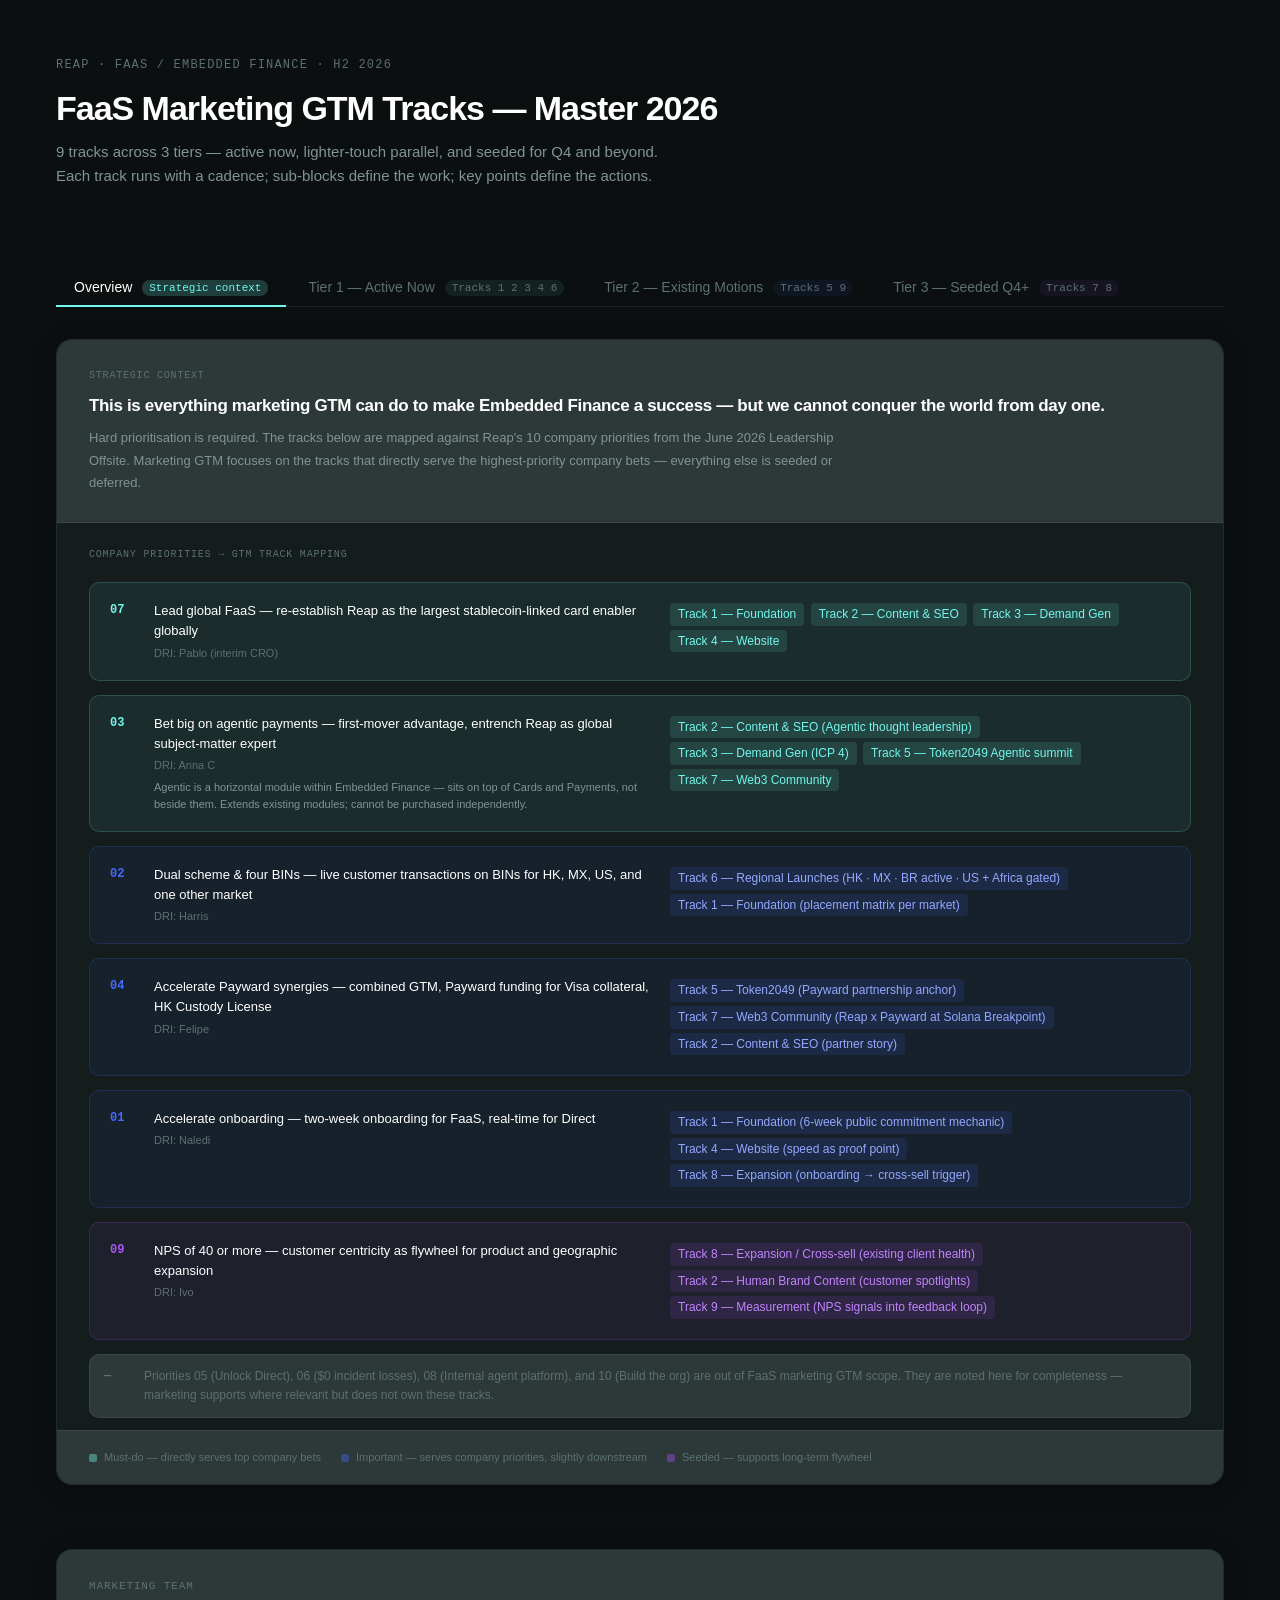
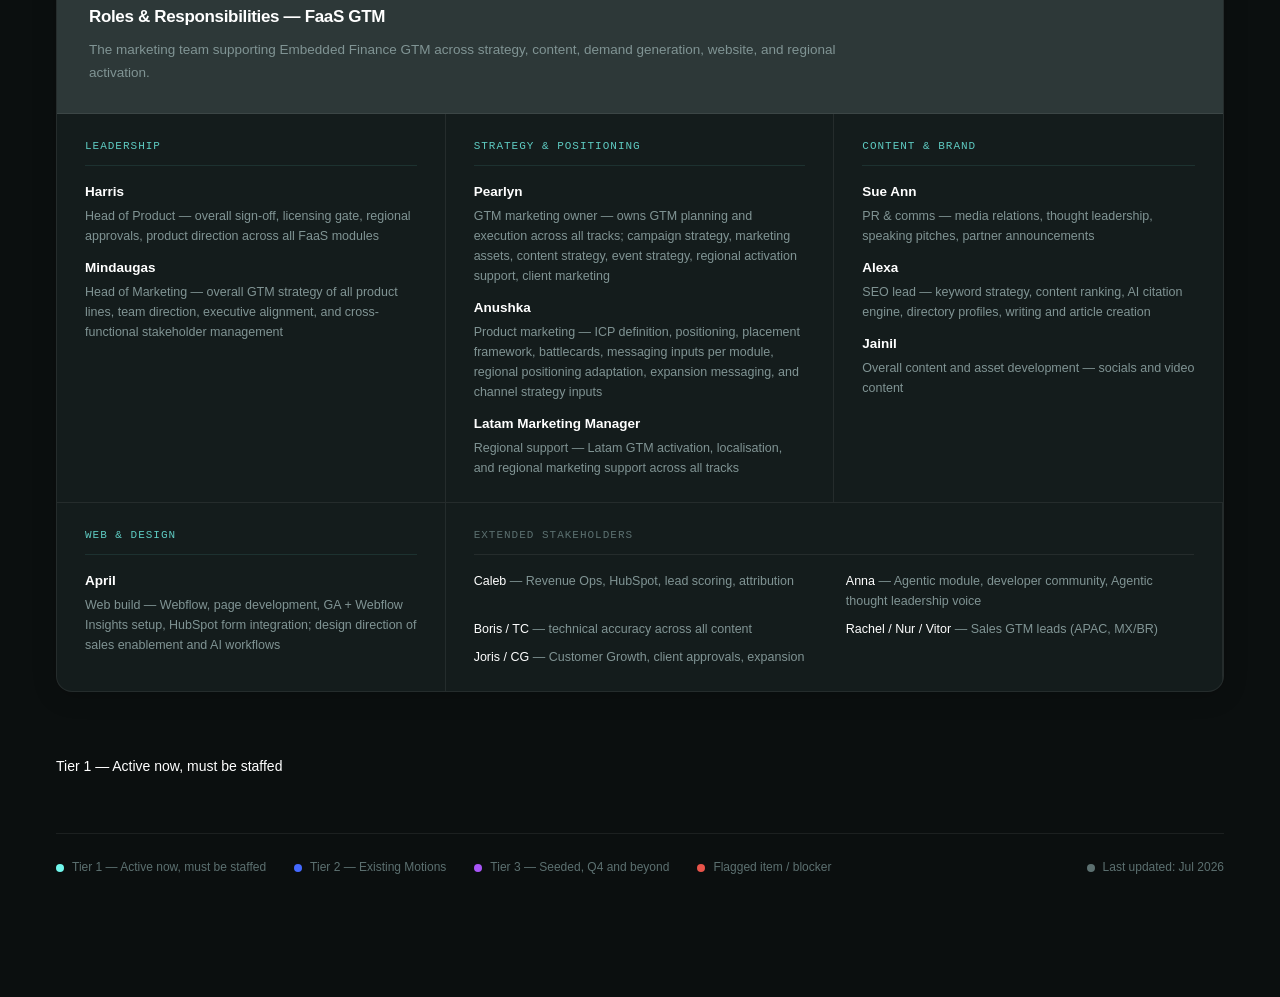
==== index.html @ a6869423 "Set GTM canvas as index.html for GitHub Pages Co-Authored-By: Claude Sonnet 4.6 <noreply@anthropic.c" ====
<!DOCTYPE html>
<html lang="en">
<head>
<meta charset="UTF-8">
<meta name="viewport" content="width=device-width, initial-scale=1.0">
<title>FaaS Marketing GTM Tracks - Master 2026</title>
<link rel="stylesheet" href="colors_and_type.css"/>
<style>
  *, *::before, *::after { box-sizing: border-box; margin: 0; padding: 0; }

  :root {
    --bg:       #0B0F0F;   /* ttg-1000 */
    --surface:  #141C1C;   /* ttg-900 — Reap Black */
    --surface2: #2D3838;   /* ttg-800 */
    --border:   rgba(255,255,255,0.07);
    --border2:  rgba(255,255,255,0.13);
    --text:     #FFFFFF;   /* reap-white */
    --muted:    #5C7070;   /* ttg-600 */
    --subtle:   #809494;   /* ttg-500 */

    --t1: #71F7EC;   /* teal-400 — hero accent */
    --t2: #4469FF;   /* blue-500 */
    --t3: #A855F7;   /* violet-400 */

    --c1:  #71F7EC;  /* teal-400 — Foundation */
    --c2:  #60FFB0;  /* teal-500 — Content & SEO */
    --c3:  #4469FF;  /* blue-500 — Demand Gen */
    --c4:  #2A40A3;  /* blue-700 — Website */
    --c5:  #FFC680;  /* peach-500 — Offline */
    --c6:  #FFC680;  /* peach-500 — Regional */
    --c7:  #A855F7;  /* violet-400 — Web3 */
    --c8:  #7E22CE;  /* violet-500 — Expansion */
    --c9:  #60FFB0;  /* mint-500 — Measurement */
  }

  body {
    background: var(--bg);
    color: var(--text);
    font-family: 'PolySans', -apple-system, 'Helvetica Neue', Arial, sans-serif;
    font-size: 14px;
    line-height: 1.55;
    padding: 56px 56px 120px;
    min-width: 960px;
  }

  /* ── Header ── */
  .header { margin-bottom: 64px; }
  .eyebrow {
    font-family: 'PolySansMono', ui-monospace, 'SF Mono', Menlo, monospace;
    font-size: 12px;
    color: var(--muted);
    letter-spacing: 0.1em;
    text-transform: uppercase;
    margin-bottom: 14px;
  }
  .header h1 {
    font-size: 34px;
    font-weight: 600;
    letter-spacing: -0.03em;
    color: var(--text);
    margin-bottom: 12px;
  }
  .header p { color: var(--subtle); font-size: 15px; max-width: 640px; line-height: 1.65; }

  /* ── Tier sections ── */
  .tier { margin-bottom: 64px; }
  .tier-label {
    display: flex;
    align-items: center;
    gap: 14px;
    margin-bottom: 28px;
  }
  .tier-badge {
    font-family: 'PolySansMono', ui-monospace, 'SF Mono', Menlo, monospace;
    font-size: 11px;
    font-weight: 500;
    letter-spacing: 0.08em;
    text-transform: uppercase;
    padding: 5px 12px;
    border-radius: 4px;
    white-space: nowrap;
  }
  .b1 { background: rgba(113,247,236,0.15); color: var(--t1); border: 1px solid rgba(113,247,236,0.25); }
  .b2 { background: rgba(68,105,255,0.12); color: var(--t2); border: 1px solid rgba(68,105,255,0.22); }
  .b3 { background: rgba(168,85,247,0.12); color: var(--t3); border: 1px solid rgba(168,85,247,0.22); }
  .tier-title { font-size: 14px; color: var(--subtle); }
  .tier-rule { flex: 1; height: 1px; background: var(--border); }

  /* ── Track card ── */
  .track {
    background: var(--surface);
    border: 1px solid var(--border);
    border-radius: 16px;
    overflow: hidden;
    margin-bottom: 32px;
    box-shadow: 0 4px 24px rgba(0,0,0,0.18);
  }
  .track-header {
    display: flex;
    align-items: center;
    gap: 16px;
    padding: 22px 28px;
    border-bottom: 1px solid var(--border);
    background: linear-gradient(to right, rgba(255,255,255,0.03), transparent);
  }
  .track-dot {
    width: 12px; height: 12px;
    border-radius: 50%;
    flex-shrink: 0;
  }
  .track-title {
    font-size: 17px;
    font-weight: 600;
    color: var(--text);
    letter-spacing: -0.01em;
  }
  .track-meta {
    font-family: 'PolySansMono', ui-monospace, 'SF Mono', Menlo, monospace;
    font-size: 12px;
    color: var(--muted);
    margin-left: auto;
  }

  /* ── Track body: sub-block columns ── */
  .track-body {
    display: grid;
    gap: 0;
  }
  .cols-2 { grid-template-columns: 1fr 1fr; }
  .cols-3 { grid-template-columns: 1fr 1fr 1fr; }
  .cols-4 { grid-template-columns: 1fr 1fr 1fr 1fr; }
  .cols-1 { grid-template-columns: 1fr; }

  .sub {
    padding: 24px 28px;
    border-right: 1px solid var(--border);
    border-bottom: 1px solid var(--border);
  }
  .sub:last-child { border-right: none; }

  .sub-title {
    font-size: 11px;
    font-weight: 500;
    letter-spacing: 0.09em;
    text-transform: uppercase;
    color: var(--t1);
    font-family: 'PolySansMono', ui-monospace, 'SF Mono', Menlo, monospace;
    margin-bottom: 16px;
    padding-bottom: 10px;
    border-bottom: 1px solid rgba(113,247,236,0.12);
    opacity: 0.8;
  }

  .items { display: flex; flex-direction: column; gap: 8px; }
  .item {
    display: flex;
    align-items: flex-start;
    gap: 10px;
    color: var(--subtle);
    font-size: 13.5px;
    line-height: 1.65;
  }
  .item::before {
    content: '';
    width: 4px;
    height: 4px;
    border-radius: 50%;
    background: var(--border2);
    flex-shrink: 0;
    margin-top: 8px;
  }
  .item b { color: var(--text); font-weight: 500; }
  .item.flag { color: #FF6B6B; }
  .item.flag::before { background: rgba(255,107,107,0.55); }

  /* metrics row */
  .metrics-row {
    padding: 20px 28px;
    border-top: 1px solid var(--border);
    background: rgba(255,255,255,0.02);
  }
  .metrics-label {
    font-family: 'PolySansMono', ui-monospace, 'SF Mono', Menlo, monospace;
    font-size: 11px;
    color: var(--muted);
    text-transform: uppercase;
    letter-spacing: 0.07em;
    margin-bottom: 14px;
  }
  .metrics-grid {
    display: grid;
    grid-template-columns: 1fr 1fr;
    gap: 16px;
  }
  .metrics-col-label {
    font-size: 11px;
    font-weight: 500;
    color: var(--muted);
    font-family: 'PolySansMono', ui-monospace, 'SF Mono', Menlo, monospace;
    letter-spacing: 0.05em;
    text-transform: uppercase;
    margin-bottom: 8px;
  }
  .metric-item {
    display: flex;
    justify-content: space-between;
    align-items: baseline;
    gap: 12px;
    font-size: 13px;
    color: var(--subtle);
    padding: 7px 0;
    border-bottom: 1px solid var(--border);
  }
  .metric-item:last-child { border-bottom: none; }
  .metric-name { flex: 1; line-height: 1.5; }
  .metric-target {
    font-family: 'PolySansMono', ui-monospace, 'SF Mono', Menlo, monospace;
    font-size: 12px;
    color: var(--t1);
    white-space: nowrap;
    flex-shrink: 0;
  }
  .metric-target.t2 { color: var(--t2); }
  .metric-target.t3 { color: var(--t3); }
  .metric-target.amber { color: #FFC680; }

  /* owners row */
  .owners-row {
    padding: 16px 28px;
    border-top: 1px solid var(--border);
    background: var(--surface2);
    display: flex;
    flex-wrap: wrap;
    gap: 10px;
    align-items: center;
  }
  .owners-label {
    font-family: 'PolySansMono', ui-monospace, 'SF Mono', Menlo, monospace;
    font-size: 11px;
    color: var(--muted);
    text-transform: uppercase;
    letter-spacing: 0.07em;
    margin-right: 4px;
  }
  .owner-tag {
    font-size: 12px;
    padding: 4px 12px;
    border-radius: 99px;
    background: var(--surface);
    border: 1px solid var(--border2);
    color: var(--subtle);
    white-space: nowrap;
  }
  .owner-tag.primary { border-color: rgba(113,247,236,0.4); color: #71F7EC; }

  /* legend */
  .legend {
    margin-top: 56px;
    padding-top: 24px;
    border-top: 1px solid var(--border);
    display: flex;
    gap: 28px;
    flex-wrap: wrap;
  }
  .legend-item { display: flex; align-items: center; gap: 8px; font-size: 12px; color: var(--muted); }
  .legend-dot { width: 8px; height: 8px; border-radius: 50%; flex-shrink: 0; }
</style>
<style>
  /* ── Tabs ── */
  .tab-nav {
    display: flex;
    gap: 4px;
    margin-bottom: 32px;
    border-bottom: 1px solid var(--border);
    padding-bottom: 0;
    position: sticky;
    top: 0;
    background: var(--bg);
    z-index: 100;
    padding-top: 16px;
  }
  .tab-btn {
    font-family: 'PolySans', -apple-system, 'Helvetica Neue', Arial, sans-serif;
    font-size: 14px;
    font-weight: 500;
    color: var(--muted);
    background: transparent;
    border: none;
    padding: 10px 18px;
    cursor: pointer;
    border-bottom: 2px solid transparent;
    margin-bottom: -1px;
    border-radius: 6px 6px 0 0;
    transition: color 0.15s, border-color 0.15s;
    white-space: nowrap;
  }
  .tab-btn:hover { color: var(--subtle); }
  .tab-btn.active { color: var(--text); border-bottom-color: var(--t1); }
  .tab-btn .tab-badge {
    font-family: 'PolySansMono', ui-monospace, 'SF Mono', Menlo, monospace;
    font-size: 11px;
    padding: 2px 7px;
    border-radius: 99px;
    margin-left: 6px;
    vertical-align: middle;
  }
  .tab-btn.active .badge-t1-small { background: rgba(113,247,236,0.2); color: var(--t1); }
  .tab-btn.active .badge-t2-small { background: rgba(68,105,255,0.2); color: var(--t2); }
  .tab-btn.active .badge-t3-small { background: rgba(168,85,247,0.2); color: var(--t3); }
  .tab-btn .badge-t1-small { background: rgba(113,247,236,0.08); color: var(--muted); }
  .tab-btn .badge-t2-small { background: rgba(68,105,255,0.08); color: var(--muted); }
  .tab-btn .badge-t3-small { background: rgba(168,85,247,0.08); color: var(--muted); }

  .tab-panel { display: none; }
  .tab-panel.active { display: block; }
</style>
</head>
<body>

<div class="header">
  <div class="eyebrow">Reap · FaaS / Embedded Finance · H2 2026</div>
  <h1>FaaS Marketing GTM Tracks — Master 2026</h1>
  <p>9 tracks across 3 tiers — active now, lighter-touch parallel, and seeded for Q4 and beyond. Each track runs with a cadence; sub-blocks define the work; key points define the actions.</p>
</div>

<nav class="tab-nav">
  <button class="tab-btn active" onclick="switchTab('overview', this)">Overview <span class="tab-badge badge-t1-small">Strategic context</span></button>
  <button class="tab-btn" onclick="switchTab('tier1', this)">Tier 1 — Active Now <span class="tab-badge badge-t1-small">Tracks 1 2 3 4 6</span></button>
  <button class="tab-btn" onclick="switchTab('tier2', this)">Tier 2 — Existing Motions <span class="tab-badge badge-t2-small">Tracks 5 9</span></button>
  <button class="tab-btn" onclick="switchTab('tier3', this)">Tier 3 — Seeded Q4+ <span class="tab-badge badge-t3-small">Tracks 7 8</span></button>
</nav>

<!-- OVERVIEW TAB -->
<div id="tab-overview" class="tab-panel active">
  <!-- PRIORITY MAPPING -->
  <div style="margin-bottom:64px;">
    <div style="background:var(--surface);border:1px solid var(--border);border-radius:16px;overflow:hidden;box-shadow:0 4px 24px rgba(0,0,0,0.18);">
      <div style="padding:28px 32px;border-bottom:1px solid var(--border);background:var(--surface2);">
        <div style="font-family:'PolySansMono',ui-monospace,monospace;font-size:10px;color:var(--muted);letter-spacing:0.08em;text-transform:uppercase;margin-bottom:10px;">Strategic context</div>
        <div style="font-size:17px;font-weight:600;color:var(--text);letter-spacing:-0.02em;margin-bottom:10px;line-height:1.4;">This is everything marketing GTM can do to make Embedded Finance a success — but we cannot conquer the world from day one.</div>
        <div style="font-size:13px;color:var(--subtle);max-width:760px;line-height:1.7;">Hard prioritisation is required. The tracks below are mapped against Reap's 10 company priorities from the June 2026 Leadership Offsite. Marketing GTM focuses on the tracks that directly serve the highest-priority company bets — everything else is seeded or deferred.</div>
      </div>
      <div style="padding:24px 32px 12px;">
        <div style="font-family:'PolySansMono',ui-monospace,monospace;font-size:10px;color:var(--muted);letter-spacing:0.08em;text-transform:uppercase;margin-bottom:20px;">Company priorities → GTM track mapping</div>
        <div style="display:grid;gap:14px;">

          <div style="display:grid;grid-template-columns:28px 1fr 1fr;gap:16px;align-items:start;padding:18px 20px;background:rgba(113,247,236,0.07);border:1px solid rgba(113,247,236,0.18);border-radius:10px;">
            <div style="font-family:'PolySansMono',ui-monospace,monospace;font-size:12px;font-weight:600;color:var(--t1);">07</div>
            <div>
              <div style="font-size:13px;font-weight:500;color:var(--text);margin-bottom:3px;">Lead global FaaS — re-establish Reap as the largest stablecoin-linked card enabler globally</div>
              <div style="font-size:11px;color:var(--muted);">DRI: Pablo (interim CRO)</div>
            </div>
            <div style="font-size:12px;color:var(--subtle);">
              <span style="display:inline-block;padding:2px 8px;border-radius:4px;background:rgba(113,247,236,0.12);color:#71F7EC;margin:2px 3px 2px 0;">Track 1 — Foundation</span>
              <span style="display:inline-block;padding:2px 8px;border-radius:4px;background:rgba(113,247,236,0.12);color:#71F7EC;margin:2px 3px 2px 0;">Track 2 — Content & SEO</span>
              <span style="display:inline-block;padding:2px 8px;border-radius:4px;background:rgba(113,247,236,0.12);color:#71F7EC;margin:2px 3px 2px 0;">Track 3 — Demand Gen</span>
              <span style="display:inline-block;padding:2px 8px;border-radius:4px;background:rgba(113,247,236,0.12);color:#71F7EC;margin:2px 3px 2px 0;">Track 4 — Website</span>
            </div>
          </div>

          <div style="display:grid;grid-template-columns:28px 1fr 1fr;gap:16px;align-items:start;padding:18px 20px;background:rgba(113,247,236,0.07);border:1px solid rgba(113,247,236,0.18);border-radius:10px;">
            <div style="font-family:'PolySansMono',ui-monospace,monospace;font-size:12px;font-weight:600;color:var(--t1);">03</div>
            <div>
              <div style="font-size:13px;font-weight:500;color:var(--text);margin-bottom:3px;">Bet big on agentic payments — first-mover advantage, entrench Reap as global subject-matter expert</div>
              <div style="font-size:11px;color:var(--muted);">DRI: Anna C</div>
              <div style="font-size:11px;color:var(--subtle);margin-top:5px;">Agentic is a horizontal module within Embedded Finance — sits on top of Cards and Payments, not beside them. Extends existing modules; cannot be purchased independently.</div>
            </div>
            <div style="font-size:12px;color:var(--subtle);">
              <span style="display:inline-block;padding:2px 8px;border-radius:4px;background:rgba(113,247,236,0.12);color:#71F7EC;margin:2px 3px 2px 0;">Track 2 — Content & SEO (Agentic thought leadership)</span>
              <span style="display:inline-block;padding:2px 8px;border-radius:4px;background:rgba(113,247,236,0.12);color:#71F7EC;margin:2px 3px 2px 0;">Track 3 — Demand Gen (ICP 4)</span>
              <span style="display:inline-block;padding:2px 8px;border-radius:4px;background:rgba(113,247,236,0.12);color:#71F7EC;margin:2px 3px 2px 0;">Track 5 — Token2049 Agentic summit</span>
              <span style="display:inline-block;padding:2px 8px;border-radius:4px;background:rgba(113,247,236,0.12);color:#71F7EC;margin:2px 3px 2px 0;">Track 7 — Web3 Community</span>
            </div>
          </div>

          <div style="display:grid;grid-template-columns:28px 1fr 1fr;gap:16px;align-items:start;padding:18px 20px;background:rgba(68,105,255,0.07);border:1px solid rgba(68,105,255,0.18);border-radius:10px;">
            <div style="font-family:'PolySansMono',ui-monospace,monospace;font-size:12px;font-weight:600;color:var(--t2);">02</div>
            <div>
              <div style="font-size:13px;font-weight:500;color:var(--text);margin-bottom:3px;">Dual scheme & four BINs — live customer transactions on BINs for HK, MX, US, and one other market</div>
              <div style="font-size:11px;color:var(--muted);">DRI: Harris</div>
            </div>
            <div style="font-size:12px;color:var(--subtle);">
              <span style="display:inline-block;padding:2px 8px;border-radius:4px;background:rgba(68,105,255,0.12);color:#94A8FF;margin:2px 3px 2px 0;">Track 6 — Regional Launches (HK · MX · BR active · US + Africa gated)</span>
              <span style="display:inline-block;padding:2px 8px;border-radius:4px;background:rgba(68,105,255,0.12);color:#94A8FF;margin:2px 3px 2px 0;">Track 1 — Foundation (placement matrix per market)</span>
            </div>
          </div>

          <div style="display:grid;grid-template-columns:28px 1fr 1fr;gap:16px;align-items:start;padding:18px 20px;background:rgba(68,105,255,0.07);border:1px solid rgba(68,105,255,0.18);border-radius:10px;">
            <div style="font-family:'PolySansMono',ui-monospace,monospace;font-size:12px;font-weight:600;color:var(--t2);">04</div>
            <div>
              <div style="font-size:13px;font-weight:500;color:var(--text);margin-bottom:3px;">Accelerate Payward synergies — combined GTM, Payward funding for Visa collateral, HK Custody License</div>
              <div style="font-size:11px;color:var(--muted);">DRI: Felipe</div>
            </div>
            <div style="font-size:12px;color:var(--subtle);">
              <span style="display:inline-block;padding:2px 8px;border-radius:4px;background:rgba(68,105,255,0.12);color:#94A8FF;margin:2px 3px 2px 0;">Track 5 — Token2049 (Payward partnership anchor)</span>
              <span style="display:inline-block;padding:2px 8px;border-radius:4px;background:rgba(68,105,255,0.12);color:#94A8FF;margin:2px 3px 2px 0;">Track 7 — Web3 Community (Reap x Payward at Solana Breakpoint)</span>
              <span style="display:inline-block;padding:2px 8px;border-radius:4px;background:rgba(68,105,255,0.12);color:#94A8FF;margin:2px 3px 2px 0;">Track 2 — Content & SEO (partner story)</span>
            </div>
          </div>

          <div style="display:grid;grid-template-columns:28px 1fr 1fr;gap:16px;align-items:start;padding:18px 20px;background:rgba(68,105,255,0.07);border:1px solid rgba(68,105,255,0.18);border-radius:10px;">
            <div style="font-family:'PolySansMono',ui-monospace,monospace;font-size:12px;font-weight:600;color:var(--t2);">01</div>
            <div>
              <div style="font-size:13px;font-weight:500;color:var(--text);margin-bottom:3px;">Accelerate onboarding — two-week onboarding for FaaS, real-time for Direct</div>
              <div style="font-size:11px;color:var(--muted);">DRI: Naledi</div>
            </div>
            <div style="font-size:12px;color:var(--subtle);">
              <span style="display:inline-block;padding:2px 8px;border-radius:4px;background:rgba(68,105,255,0.12);color:#94A8FF;margin:2px 3px 2px 0;">Track 1 — Foundation (6-week public commitment mechanic)</span>
              <span style="display:inline-block;padding:2px 8px;border-radius:4px;background:rgba(68,105,255,0.12);color:#94A8FF;margin:2px 3px 2px 0;">Track 4 — Website (speed as proof point)</span>
              <span style="display:inline-block;padding:2px 8px;border-radius:4px;background:rgba(68,105,255,0.12);color:#94A8FF;margin:2px 3px 2px 0;">Track 8 — Expansion (onboarding → cross-sell trigger)</span>
            </div>
          </div>

          <div style="display:grid;grid-template-columns:28px 1fr 1fr;gap:16px;align-items:start;padding:18px 20px;background:rgba(168,85,247,0.07);border:1px solid rgba(168,85,247,0.18);border-radius:10px;">
            <div style="font-family:'PolySansMono',ui-monospace,monospace;font-size:12px;font-weight:600;color:var(--t3);">09</div>
            <div>
              <div style="font-size:13px;font-weight:500;color:var(--text);margin-bottom:3px;">NPS of 40 or more — customer centricity as flywheel for product and geographic expansion</div>
              <div style="font-size:11px;color:var(--muted);">DRI: Ivo</div>
            </div>
            <div style="font-size:12px;color:var(--subtle);">
              <span style="display:inline-block;padding:2px 8px;border-radius:4px;background:rgba(168,85,247,0.12);color:#C084FC;margin:2px 3px 2px 0;">Track 8 — Expansion / Cross-sell (existing client health)</span>
              <span style="display:inline-block;padding:2px 8px;border-radius:4px;background:rgba(168,85,247,0.12);color:#C084FC;margin:2px 3px 2px 0;">Track 2 — Human Brand Content (customer spotlights)</span>
              <span style="display:inline-block;padding:2px 8px;border-radius:4px;background:rgba(168,85,247,0.12);color:#C084FC;margin:2px 3px 2px 0;">Track 9 — Measurement (NPS signals into feedback loop)</span>
            </div>
          </div>

          <div style="padding:12px 14px;background:var(--surface2);border:1px solid var(--border);border-radius:10px;display:grid;grid-template-columns:28px 1fr;gap:12px;">
            <div style="font-family:'PolySansMono',ui-monospace,monospace;font-size:12px;font-weight:600;color:var(--muted);">—</div>
            <div style="font-size:12px;color:var(--muted);line-height:1.6;">Priorities 05 (Unlock Direct), 06 ($0 incident losses), 08 (Internal agent platform), and 10 (Build the org) are out of FaaS marketing GTM scope. They are noted here for completeness — marketing supports where relevant but does not own these tracks.</div>
          </div>

        </div>
      </div>
      <div style="padding:18px 32px;border-top:1px solid var(--border);background:var(--surface2);display:flex;gap:20px;flex-wrap:wrap;">
        <div style="display:flex;align-items:center;gap:7px;font-size:11px;color:var(--muted);">
          <div style="width:8px;height:8px;border-radius:2px;background:rgba(113,247,236,0.4);"></div>Must-do — directly serves top company bets
        </div>
        <div style="display:flex;align-items:center;gap:7px;font-size:11px;color:var(--muted);">
          <div style="width:8px;height:8px;border-radius:2px;background:rgba(68,105,255,0.4);"></div>Important — serves company priorities, slightly downstream
        </div>
        <div style="display:flex;align-items:center;gap:7px;font-size:11px;color:var(--muted);">
          <div style="width:8px;height:8px;border-radius:2px;background:rgba(168,85,247,0.4);"></div>Seeded — supports long-term flywheel
        </div>
      </div>
    </div>
  </div>
  </div>

  <!-- MARKETING TEAM R&R -->
  <div style="margin-bottom:64px;">
    <div style="background:var(--surface);border:1px solid var(--border);border-radius:16px;overflow:hidden;box-shadow:0 4px 24px rgba(0,0,0,0.18);">
      <div style="padding:28px 32px;border-bottom:1px solid var(--border);background:var(--surface2);">
        <div style="font-family:'PolySansMono',ui-monospace,monospace;font-size:11px;color:var(--muted);letter-spacing:0.08em;text-transform:uppercase;margin-bottom:10px;">Marketing Team</div>
        <div style="font-size:17px;font-weight:600;color:var(--text);letter-spacing:-0.02em;margin-bottom:10px;line-height:1.4;">Roles &amp; Responsibilities — FaaS GTM</div>
        <div style="font-size:13.5px;color:var(--subtle);max-width:760px;line-height:1.7;">The marketing team supporting Embedded Finance GTM across strategy, content, demand generation, website, and regional activation.</div>
      </div>
      <div style="display:grid;grid-template-columns:1fr 1fr 1fr;gap:0;">

        <!-- Leadership -->
        <div style="padding:24px 28px;border-right:1px solid var(--border);border-bottom:1px solid var(--border);">
          <div style="font-family:'PolySansMono',ui-monospace,monospace;font-size:11px;font-weight:500;letter-spacing:0.09em;text-transform:uppercase;color:var(--t1);margin-bottom:16px;padding-bottom:10px;border-bottom:1px solid rgba(113,247,236,0.12);opacity:0.8;">Leadership</div>
          <div style="display:flex;flex-direction:column;gap:12px;">
            <div>
              <div style="font-size:13.5px;font-weight:600;color:var(--text);margin-bottom:3px;">Harris</div>
              <div style="font-size:12.5px;color:var(--subtle);line-height:1.6;">Head of Product — overall sign-off, licensing gate, regional approvals, product direction across all FaaS modules</div>
            </div>
            <div>
              <div style="font-size:13.5px;font-weight:600;color:var(--text);margin-bottom:3px;">Mindaugas</div>
              <div style="font-size:12.5px;color:var(--subtle);line-height:1.6;">Head of Marketing — overall GTM strategy of all product lines, team direction, executive alignment, and cross-functional stakeholder management</div>
            </div>
          </div>
        </div>

        <!-- Strategy & Positioning -->
        <div style="padding:24px 28px;border-right:1px solid var(--border);border-bottom:1px solid var(--border);">
          <div style="font-family:'PolySansMono',ui-monospace,monospace;font-size:11px;font-weight:500;letter-spacing:0.09em;text-transform:uppercase;color:var(--t1);margin-bottom:16px;padding-bottom:10px;border-bottom:1px solid rgba(113,247,236,0.12);opacity:0.8;">Strategy &amp; Positioning</div>
          <div style="display:flex;flex-direction:column;gap:12px;">
            <div>
              <div style="font-size:13.5px;font-weight:600;color:var(--text);margin-bottom:3px;">Pearlyn</div>
              <div style="font-size:12.5px;color:var(--subtle);line-height:1.6;">GTM marketing owner — owns GTM planning and execution across all tracks; campaign strategy, marketing assets, content strategy, event strategy, regional activation support, client marketing</div>
            </div>
            <div>
              <div style="font-size:13.5px;font-weight:600;color:var(--text);margin-bottom:3px;">Anushka</div>
              <div style="font-size:12.5px;color:var(--subtle);line-height:1.6;">Product marketing — ICP definition, positioning, placement framework, battlecards, messaging inputs per module, regional positioning adaptation, expansion messaging, and channel strategy inputs</div>
            </div>
            <div>
              <div style="font-size:13.5px;font-weight:600;color:var(--text);margin-bottom:3px;">Latam Marketing Manager</div>
              <div style="font-size:12.5px;color:var(--subtle);line-height:1.6;">Regional support — Latam GTM activation, localisation, and regional marketing support across all tracks</div>
            </div>
          </div>
        </div>

        <!-- Content & Brand -->
        <div style="padding:24px 28px;border-bottom:1px solid var(--border);">
          <div style="font-family:'PolySansMono',ui-monospace,monospace;font-size:11px;font-weight:500;letter-spacing:0.09em;text-transform:uppercase;color:var(--t1);margin-bottom:16px;padding-bottom:10px;border-bottom:1px solid rgba(113,247,236,0.12);opacity:0.8;">Content &amp; Brand</div>
          <div style="display:flex;flex-direction:column;gap:12px;">
            <div>
              <div style="font-size:13.5px;font-weight:600;color:var(--text);margin-bottom:3px;">Sue Ann</div>
              <div style="font-size:12.5px;color:var(--subtle);line-height:1.6;">PR &amp; comms — media relations, thought leadership, speaking pitches, partner announcements</div>
            </div>
            <div>
              <div style="font-size:13.5px;font-weight:600;color:var(--text);margin-bottom:3px;">Alexa</div>
              <div style="font-size:12.5px;color:var(--subtle);line-height:1.6;">SEO lead — keyword strategy, content ranking, AI citation engine, directory profiles, writing and article creation</div>
            </div>
            <div>
              <div style="font-size:13.5px;font-weight:600;color:var(--text);margin-bottom:3px;">Jainil</div>
              <div style="font-size:12.5px;color:var(--subtle);line-height:1.6;">Overall content and asset development — socials and video content</div>
            </div>
          </div>
        </div>

        <!-- Web & Design -->
        <div style="padding:24px 28px;border-right:1px solid var(--border);">
          <div style="font-family:'PolySansMono',ui-monospace,monospace;font-size:11px;font-weight:500;letter-spacing:0.09em;text-transform:uppercase;color:var(--t1);margin-bottom:16px;padding-bottom:10px;border-bottom:1px solid rgba(113,247,236,0.12);opacity:0.8;">Web &amp; Design</div>
          <div style="display:flex;flex-direction:column;gap:12px;">
            <div>
              <div style="font-size:13.5px;font-weight:600;color:var(--text);margin-bottom:3px;">April</div>
              <div style="font-size:12.5px;color:var(--subtle);line-height:1.6;">Web build — Webflow, page development, GA + Webflow Insights setup, HubSpot form integration; design direction of sales enablement and AI workflows</div>
            </div>
          </div>
        </div>

        <!-- Extended team note -->
        <div style="padding:24px 28px;border-right:1px solid var(--border);grid-column:2 / 4;">
          <div style="font-family:'PolySansMono',ui-monospace,monospace;font-size:11px;font-weight:500;letter-spacing:0.09em;text-transform:uppercase;color:var(--muted);margin-bottom:16px;padding-bottom:10px;border-bottom:1px solid var(--border);">Extended Stakeholders</div>
          <div style="display:grid;grid-template-columns:1fr 1fr;gap:8px 24px;">
            <div style="font-size:12.5px;color:var(--subtle);line-height:1.6;"><b style="color:var(--text);font-weight:500;">Caleb</b> — Revenue Ops, HubSpot, lead scoring, attribution</div>
            <div style="font-size:12.5px;color:var(--subtle);line-height:1.6;"><b style="color:var(--text);font-weight:500;">Anna</b> — Agentic module, developer community, Agentic thought leadership voice</div>
            <div style="font-size:12.5px;color:var(--subtle);line-height:1.6;"><b style="color:var(--text);font-weight:500;">Boris / TC</b> — technical accuracy across all content</div>
            <div style="font-size:12.5px;color:var(--subtle);line-height:1.6;"><b style="color:var(--text);font-weight:500;">Rachel / Nur / Vitor</b> — Sales GTM leads (APAC, MX/BR)</div>
            <div style="font-size:12.5px;color:var(--subtle);line-height:1.6;"><b style="color:var(--text);font-weight:500;">Joris / CG</b> — Customer Growth, client approvals, expansion</div>
          </div>
        </div>

      </div>
    </div>
  </div>
</div>

<!-- TIER 1 TAB -->
<div id="tab-tier1" class="tab-panel">
  <div class="tier">
    <div class="tier-label">
      <span class="tier-badge b1">Tier 1</span>
      <span class="tier-title">Active now — Q3 core, must be staffed · Tracks 1, 2, 3, 4, 6</span>
      <div class="tier-rule"></div>
    </div>
    <!-- ═══════════════════════════════════════════
     TIER 1 — ACTIVE NOW
════════════════════════════════════════════ -->
</div>

  <div style="background:var(--surface);border:1px solid rgba(113,247,236,0.25);border-radius:14px;padding:32px 36px;margin-bottom:32px;">
      <div style="font-family:'PolySansMono',ui-monospace,monospace;font-size:10px;color:var(--t1);letter-spacing:0.08em;text-transform:uppercase;margin-bottom:14px;">Tier 1 — Why this is critical for FaaS success</div>
      <div style="font-size:15px;font-weight:500;color:var(--text);line-height:1.5;margin-bottom:12px;">Tier 1 is the GTM engine. Without it, Embedded Finance has no market presence, no pipeline, and no conversion path.</div>
      <div style="font-size:13.5px;color:var(--subtle);line-height:1.75;max-width:900px;">FaaS is being relaunched as a unified platform — but the market doesn't know that yet. Reap has the product, the proof points, and live clients, but none of that translates into revenue without a coordinated external motion. Tier 1 builds the four pillars that every deal depends on: the narrative that makes FaaS legible to buyers (Foundation), the content engine that creates organic demand at scale (Content & SEO), the outbound and inbound motion that turns interest into pipeline (Demand Gen), and the website that converts that pipeline into qualified conversations (Website). Regional Launches sits here too because HK, MX, and BR are already live — this isn't future planning, it's active execution in markets where Reap has real proof and real clients today. These five tracks run in parallel and are mutually dependent — a great website with no demand gen is invisible; demand gen without a website has nowhere to point. Getting Tier 1 right in Q3 is the difference between FaaS becoming the category leader in embedded finance or remaining an internal restructure that the market never notices.</div>
    </div>
  <!-- TRACK 1: FOUNDATION -->
  <div class="track">
    <div class="track-header">
      <div class="track-dot" style="background:var(--c1)"></div>
      <div class="track-title">Track 1 — Foundation</div>
      <div class="track-meta">One-time push · then quarterly maintenance · prerequisite for all other tracks</div>
    </div>
    <div class="track-body cols-4">
      <div class="sub">
        <div class="sub-title">Naming & Positioning</div>
        <div class="items">
          <div class="item">External name locked: <b>Embedded Finance</b></div>
          <div class="item">Internal name: <b>FaaS</b></div>
          <div class="item">Positioning doc finalized and signed off</div>
          <div class="item">Tagline direction confirmed (A/B/C spectrum — safe to risky)</div>
        </div>
      </div>
      <div class="sub">
        <div class="sub-title">Placement Framework</div>
        <div class="items">
          <div class="item">3 ICPs: Web3 Platforms & Wallets · Financial Adjacent / Asset Managers · Corporate / B2B — plus Agentic as a horizontal layer available across all ICPs</div>
          <div class="item">Discovery question set per ICP → placement output</div>
          <div class="item">Operating model matrix (Cards, Program managed and BIN)</div>
          <div class="item">Fit signals codified for sales conversations</div>
        </div>
      </div>
      <div class="sub">
        <div class="sub-title">Sales Assets</div>
        <div class="items">
          <div class="item"><b>Pitch decks — Embedded Finance overview, with 2 key modules</b></div>
          <div class="item">Cards (primary)</div>
          <div class="item">BIN Sponsorship (subsegment of Cards)</div>
          <div class="item">Payments (coming)</div>
          <div class="item">1-pager per ICP (4 versions)</div>
          <div class="item">Comparison sheet vs. Marqeta / Bridge / BVNK / Stripe Issuing</div>
          <div class="item">Placement framework one-pager (leave-behind)</div>
        </div>
      </div>
      <div class="sub">
        <div class="sub-title">Internal Alignment</div>
        <div class="items">
          <div class="item flag">Harris sign-off needed for external name "Embedded Finance" across all 🔴</div>
          <div class="item">Unified clear Q3–Q4 roadmap across former CaaS + FaaS teams + Payments for GTM planning purposes</div>
          <div class="item flag">MSA finalized to cover cross-sell across all modules 🟡</div>
          <div class="item">Universal pricing and packaging defined</div>
          <div class="item">HubSpot: CaaS pipeline reconciled + migrated under FaaS (to check with Caleb on current state + any changes needed)</div>
        </div>
      </div>
      <div class="sub" style="grid-column: 1 / -1; border-right: none;">
        <div class="sub-title">🚀 Product-Led Launch Campaign — FaaS as the upgraded CaaS</div>
        <div class="items">
          <div class="item">Once all foundations are in place, relaunch FaaS externally as the natural evolution of CaaS — not a rebrand, but a meaningful upgrade with more modules, more markets, and more infrastructure</div>
          <div class="item"><b>Internal comms first:</b> all existing CaaS clients notified of the upgrade before any public announcement — they should never find out via a press release</div>
          <div class="item"><b>External launch moment:</b> coordinated across website, PR, LinkedIn, X/Twitter, and partner channels simultaneously — one clean signal to market</div>
          <div class="item"><b>Anchor to a milestone:</b> tie launch timing to a tangible proof point — first client live on multi-module, dual-scheme live in a new market, or Payward partnership announcement</div>
          <div class="item"><b>Campaign assets:</b> launch video, press release, updated product page, client announcement posts, founder post from Daren / Kevin, partner co-announcements</div>
          <div class="item"><b>Gate:</b> naming sign-off (Harris), MSA finalized, HubSpot migrated, website live, at least one customer story approved — all Track 1 foundations must be complete before launch</div>
          <div class="item" style="color:#FFC680;">⚠️ Timing TBD — dependent on Track 1 completion and Harris overall sign-off. Target window: Q3 end or early Q4.</div>
        </div>
      </div>
    </div>
    <div class="metrics-row">
      <div class="metrics-label">Outcomes &amp; Metrics</div>
      <div class="metrics-grid">
        <div>
          <div class="metrics-col-label">Commercial</div>
          <div class="metric-item"><span class="metric-name">Time-to-first-qualified-demo from go-live</span><span class="metric-target ">≤ 2 weeks</span></div><div class="metric-item"><span class="metric-name">Pipeline unlocked by sales assets</span><span class="metric-target ">TBD</span></div><div class="metric-item"><span class="metric-name">GTM assets signed off and live by target date</span><span class="metric-target ">100% by end Jul</span></div>
        </div>
        <div>
          <div class="metrics-col-label">Marketing</div>
          <div class="metric-item"><span class="metric-name">Sales team asset adoption rate</span><span class="metric-target ">≥ 80%</span></div><div class="metric-item"><span class="metric-name">Placement framework used in discovery calls</span><span class="metric-target ">100% of calls</span></div>
        </div>
      </div>
    </div>
    <div class="owners-row">
      <span class="owners-label">Owners</span>
      <span class="owner-tag primary">Pearlyn — marketing assets</span>
      <span class="owner-tag primary">Anushka — ICP definition, positioning, placement</span>
      <span class="owner-tag">Rachel / Nur — commercial, MSA</span>
      <span class="owner-tag">Caleb — Revenue Ops, HubSpot</span>
      <span class="owner-tag primary">Harris — overall sign-off</span>
      <span class="owner-tag">Amelia — Cards/CPMaaS inputs</span>
      <span class="owner-tag">Zi Xuan — Payments inputs</span>
      <span class="owner-tag">Anna — Agentic inputs</span>
    </div>
  </div>

  <!-- TRACK 2: CONTENT & SEO -->
  <div class="track">
    <div class="track-header">
      <div class="track-dot" style="background:var(--c2)"></div>
      <div class="track-title">Track 2 — Content & SEO</div>
      <div class="track-meta">Weekly cadence · always-on · two distinct motions in parallel</div>
    </div>
    <div class="track-body cols-3">
      <div class="sub">
        <div class="sub-title">PR & Thought Leadership — credibility-shaped</div>
        <div class="items">
          <div class="item"><b>Media & press</b></div>
          <div class="item">Target publications: The Block · CoinDesk · PYMNTS · Fintech Nexus · Tech in Asia</div>
          <div class="item">Story angles: Embedded Finance launch · Agentic as category leadership · dual-scheme milestone · regional expansion moments</div>
          <div class="item">Reactive PR: regulatory wins, partnership announcements, client go-lives</div>
          <div class="item"><b>Thought leadership</b></div>
          <div class="item">Daren / Kevin / Harris / Anna as named voices — not just Reap as a brand (Anna leads Agentic)</div>
          <div class="item">Op-eds and bylines: stablecoin infrastructure, embedded finance for Web3, agentic payments</div>
          <div class="item">Speaking pitches: Token2049 panels · SFF · Blockchain Rio · Solana Breakpoint</div>
          <div class="item"><b>Awards & recognition</b></div>
          <div class="item">Fintech industry awards as credibility signals — especially for new markets</div>
          <div class="item">Analyst and research house briefings (Gartner, Forrester, CB Insights) where relevant</div>
        </div>
      </div>
      <div class="sub">
        <div class="sub-title">SEO Content — discoverability-shaped</div>
        <div class="items">
          <div class="item"><b>P1 content wave (Q3 publish, Q4+ rank)</b></div>
          <div class="item">"What is Embedded Finance?" — category hub, 12K monthly searches</div>
          <div class="item">Card program sub content pages and use cases</div>
          <div class="item">Embedded payments explainer</div>
          <div class="item">White-label card guide</div>
          <div class="item">Stablecoin card launch guide</div>
          <div class="item">State of Embedded Finance 2026 — flagship report (Q4)</div>
          <div class="item"><b>Use case content pages — by vertical</b></div>
          <div class="item">Web3 platforms & exchanges</div>
          <div class="item">Neobanks & digital wallets</div>
          <div class="item">Asset managers & custody platforms</div>
          <div class="item">Corporate & B2B spend programs</div>
          <div class="item"><b>Comparison & alternative pages</b></div>
          <div class="item">Reap vs Marqeta · vs Rain · vs BVNK · vs Bridge</div>
          <div class="item">Stripe Issuing alternatives</div>
          <div class="item"><b>AI citation engine</b></div>
          <div class="item">Directory profiles (G2, Capterra, Crunchbase) claimed + updated</div>
          <div class="item">Partner backlinks: Bitget, HexTrust, MetaMask, Bitcoin.com</div>
          <div class="item">"Reap Review 2026" via CoinCodeCap — Q4</div>
          <div class="item">Docs crawlable and indexed</div>
        </div>
      </div>
      <div class="sub">
        <div class="sub-title">Human Brand Content — trust-shaped</div>
        <div class="items">
          <div class="item"><b>Customer spotlights</b></div>
          <div class="item">Video-first (LinkedIn-native, Reels-length) · long-form as secondary cut</div>
          <div class="item">Priority: RedotPay · Bitget Wallet · KAST · Travala</div>
          <div class="item">Approval path via Joris / CG — unlock now, not at launch</div>
          <div class="item"><b>Partner stories</b></div>
          <div class="item">Reap brings the brief — proactive, not reactive</div>
          <div class="item">Priority: Circle · Thredd · Solana · Tron · Base · Flagright + other key partners in FaaS workflows</div>
          <div class="item">Seeded back to partner channels for reach multiplier</div>
          <div class="item"><b>Founder / operator voice</b></div>
          <div class="item">Daren / Kevin byline series — Magent teardown posts, honest tone</div>
          <div class="item">LinkedIn cadence anchored to ecosystem moments</div>
          <div class="item">X threads for Web3 builder audience</div>
          <div class="item"><b>Event content</b></div>
          <div class="item">Recaps: Token2049 · SFF · Reap x Payward at Solana Breakpoint</div>
          <div class="item">One video format tested and shipped before end of Q3</div>
        </div>
      </div>
    </div>
    <div class="metrics-row">
      <div class="metrics-label">Outcomes &amp; Metrics</div>
      <div class="metrics-grid">
        <div>
          <div class="metrics-col-label">Commercial</div>
          <div class="metric-item"><span class="metric-name">MQLs attributed to content</span><span class="metric-target t2">≥ 10/month by Q4</span></div><div class="metric-item"><span class="metric-name">Pipeline value from content-sourced leads</span><span class="metric-target t2">TBD</span></div><div class="metric-item"><span class="metric-name">GP contribution from content-converted clients</span><span class="metric-target t2">TBD</span></div>
        </div>
        <div>
          <div class="metrics-col-label">Marketing</div>
          <div class="metric-item"><span class="metric-name">Organic sessions to FaaS pages</span><span class="metric-target t2">≥ 2,000/month by Q4</span></div><div class="metric-item"><span class="metric-name">P1 keyword rankings (top 10)</span><span class="metric-target t2">≥ 3 keywords by Q4</span></div><div class="metric-item"><span class="metric-name">AI citation appearances (ChatGPT/Perplexity/Gemini)</span><span class="metric-target t2">≥ 5 by Q4</span></div><div class="metric-item"><span class="metric-name">PR placements secured</span><span class="metric-target t2">≥ 2/month</span></div><div class="metric-item"><span class="metric-name">Cost per MQL (content channel)</span><span class="metric-target t2">≤ $200</span></div>
        </div>
      </div>
    </div>
    <div class="owners-row">
      <span class="owners-label">Owners</span>
      <span class="owner-tag primary">Pearlyn — strategy + execution</span>
      <span class="owner-tag primary">Sue Ann — PR, comms + thought leadership</span>
      <span class="owner-tag primary">Alexa — SEO lead</span>
      <span class="owner-tag">Jainil — content production</span>
      <span class="owner-tag">Boris / TC — technical accuracy</span>
      <span class="owner-tag">Joris / CG — customer story approvals</span>
    </div>
  </div>

  <!-- TRACK 3: DEMAND GEN -->
  <div class="track">
    <div class="track-header">
      <div class="track-dot" style="background:var(--c3)"></div>
      <div class="track-title">Track 3 — Demand Gen</div>
      <div class="track-meta">Both inbound + outbound · HubSpot sequences to be built from scratch · where OKR numbers get hit</div>
    </div>
    <div class="track-body cols-2">
      <div class="sub">
        <div class="sub-title">ICP 1 — Web3 Platforms & Wallets</div>
        <div class="items">
          <div class="item"><b>Hook:</b> launch in 6–8 weeks, no pre-funding, stablecoin-native</div>
          <div class="item"><b>Decision makers:</b> Head of Product, CTO, VP Engineering</div>
          <div class="item"><b>Outbound:</b> LinkedIn · X/Twitter · Discord/Telegram builder spaces</div>
          <div class="item"><b>Inbound:</b> content → website form → lead scoring → sales handoff</div>
          <div class="item"><b>Proof:</b> Bitget Wallet (CPMaaS, User-Funded) · RedotPay</div>
          <div class="item"><b>Intent signals:</b> compliance/payments job postings · fundraising announcements</div>
        </div>
      </div>
      <div class="sub">
        <div class="sub-title">ICP 2 — Financial Adjacent / Asset Managers</div>
        <div class="items">
          <div class="item"><b>Hook:</b> bridge crypto and fiat, one partner replacing six vendors</div>
          <div class="item"><b>Decision makers:</b> COO, Head of Digital Assets, Head of Operations</div>
          <div class="item"><b>Outbound:</b> LinkedIn · custody partner referrals (Fireblocks, BitGo) · PR (The Block, CoinDesk)</div>
          <div class="item"><b>Inbound:</b> content → website form → lead scoring → sales handoff</div>
          <div class="item"><b>Proof:</b> Moomoo archetype · HexTrust</div>
          <div class="item"><b>Intent signals:</b> hiring for digital asset ops · announcing tokenized fund products</div>
        </div>
      </div>
      <div class="sub">
        <div class="sub-title">ICP 3 — Corporate / B2B</div>
        <div class="items">
          <div class="item"><b>Hook:</b> branded spend cards + cross-border rails, no license required</div>
          <div class="item"><b>Decision makers:</b> CFO, Head of Finance, COO</div>
          <div class="item"><b>Outbound:</b> LinkedIn · APAC/LATAM Chamber of Commerce · accounting firm referrals</div>
          <div class="item"><b>Inbound:</b> content → website form → lead scoring → sales handoff</div>
          <div class="item"><b>Entry point:</b> BIN Sponsorship → upsell to Payments</div>
          <div class="item"><b>Proof:</b> HEVN (corporate program issuer)</div>
        </div>
      </div>
      <div class="sub">
        <div class="sub-title">Agentic Layer — horizontal extension across all ICPs</div>
        <div class="items">
          <div class="item"><b>Positioning:</b> not a standalone ICP — extends Cards and Payments for AI-native workflows; activated on top of an existing module</div>
          <div class="item"><b>Hook:</b> scoped agent credentials and programmable spend built natively into the platform — no bolt-on required</div>
          <div class="item"><b>Who activates it:</b> any ICP buyer already using Cards or Payments who is building AI agent workflows — or AI-first native agent card companies (e.g. agentcard.sh) or Web3 projects moving into AI (e.g. NEAR) — CTO, Head of AI/Automation, VP Engineering</div>
          <div class="item"><b>Outbound:</b> layered onto ICP 1–3 sequences — introduced as a capability available to existing clients, not a separate pitch</div>
          <div class="item"><b>Inbound:</b> Agentic content → surfaces within platform pages, not a standalone product page</div>
          <div class="item"><b>Proof:</b> Reap-native capability, no competitor equivalent — position Reap as building ahead of the curve</div>
        </div>
      </div>
      <div class="sub">
        <div class="sub-title">Outbound Sequences — build from scratch</div>
        <div class="items">
          <div class="item">3 HubSpot sequences — one per ICP segment · Agentic layer introduced within sequences, not as a standalone track</div>
          <div class="item">Each: ICP hook · 5–7 touch cadence · personalization variables (company type, module fit, region)</div>
          <div class="item">Messaging inputs: Anushka (battlecards) · Pearlyn (campaign strategy)</div>
          <div class="item">Module inputs: Amelia (Cards) · Zi Xuan (Payments) · Anna (Agentic)</div>
        </div>
      </div>
      <div class="sub">
        <div class="sub-title">Inbound, Lead Scoring & ABM</div>
        <div class="items">
          <div class="item">Website form questions designed to qualify and route by ICP on submission</div>
          <div class="item">Lead scoring model in HubSpot — Caleb (Revenue Ops)</div>
          <div class="item">Scoring criteria: company type · module interest · geography · urgency signals</div>
          <div class="item">Handoff: Rachel (APAC) · Vitor (MX/BR) · Nur (others)</div>
          <div class="item"><b>ABM named accounts:</b> TBD — Caleb to pull from existing hunting list and filter for FaaS-fit</div>
        </div>
      </div>
    </div>
    <div class="metrics-row">
      <div class="metrics-label">Outcomes &amp; Metrics</div>
      <div class="metrics-grid">
        <div>
          <div class="metrics-col-label">Commercial</div>
          <div class="metric-item"><span class="metric-name">MQLs generated per ICP per month</span><span class="metric-target ">≥ 5 per ICP</span></div><div class="metric-item"><span class="metric-name">SQL conversion rate</span><span class="metric-target ">≥ 20%</span></div><div class="metric-item"><span class="metric-name">Pipeline value created (inbound + outbound)</span><span class="metric-target ">TBD</span></div><div class="metric-item"><span class="metric-name">Contract value from demand gen-sourced deals</span><span class="metric-target ">TBD</span></div><div class="metric-item"><span class="metric-name">GP contribution from demand gen</span><span class="metric-target ">TBD</span></div>
        </div>
        <div>
          <div class="metrics-col-label">Marketing</div>
          <div class="metric-item"><span class="metric-name">Cost per MQL</span><span class="metric-target ">≤ $150</span></div><div class="metric-item"><span class="metric-name">Outbound sequence reply rate</span><span class="metric-target ">≥ 8%</span></div><div class="metric-item"><span class="metric-name">MQL → SQL conversion rate</span><span class="metric-target ">≥ 20%</span></div><div class="metric-item"><span class="metric-name">ABM account engagement rate</span><span class="metric-target ">≥ 30%</span></div>
        </div>
      </div>
    </div>
    <div class="owners-row">
      <span class="owners-label">Owners</span>
      <span class="owner-tag primary">Rachel / Nur — outbound, pipeline, inbound qualification</span>
      <span class="owner-tag primary">Caleb — Revenue Ops, HubSpot sequences, lead scoring</span>
      <span class="owner-tag primary">Anushka — ICP battlecards, messaging inputs</span>
      <span class="owner-tag">Vitor — MX/BR</span>
      <span class="owner-tag">Pearlyn — campaign strategy</span>
      <span class="owner-tag">Amelia — Cards inputs</span>
      <span class="owner-tag">Zi Xuan — Payments inputs</span>
      <span class="owner-tag">Anna — Agentic inputs</span>
    </div>
  </div>

  <!-- TRACK 4: WEBSITE -->
  <div class="track">
    <div class="track-header">
      <div class="track-dot" style="background:var(--c4)"></div>
      <div class="track-title">Track 4 — Website</div>
      <div class="track-meta">Sprint cadence through Q3 · then iteration · conversion layer everything else points at</div>
    </div>
    <div class="track-body cols-4">
      <div class="sub">
        <div class="sub-title">Core Product Pages</div>
        <div class="items">
          <div class="item"><b>FaaS / Embedded Finance master product page</b></div>
          <div class="item">Problem / solution / proof structure</div>
          <div class="item">Inbound form live + connected to HubSpot</div>
          <div class="item">Demo CTA working</div>
          <div class="item"><b>Cards page</b> — overarching card issuance concept · high-level, no module depth (CPMaaS / CaaS / BIN detail handled at sales level)</div>
          <div class="item"><b>Payments page</b> — cross-border rails · stablecoin-native · multi-currency</div>
          <div class="item"><b>Agentic page</b> — horizontal capability layer · sits on top of Cards and Payments · scoped agent credentials · not a standalone product purchase</div>
          <div class="item" style="color:var(--subtle);font-style:italic;">Agentic capabilities surfaced within each product page as a platform layer — not a standalone page</div>
        </div>
      </div>
      <div class="sub">
        <div class="sub-title">Proof Layer</div>
        <div class="items">
          <div class="item">3–5 customer stories with named stats + attributed quotes</div>
          <div class="item">Priority: RedotPay · Bitget Wallet · KAST</div>
          <div class="item">Each story: client name · use case · operating model · key metric</div>
          <div class="item">Logo wall — live clients only, no aspirational logos</div>
          <div class="item"><b>Use case pages — by vertical</b></div>
          <div class="item">Web3 platforms & exchanges</div>
          <div class="item">Neobanks & digital wallets</div>
          <div class="item">Asset managers & custody platforms</div>
          <div class="item">Corporate & B2B spend programs</div>
        </div>
      </div>
      <div class="sub">
        <div class="sub-title">Comparison & Discovery</div>
        <div class="items">
          <div class="item">Reap vs Marqeta · vs Rain · vs BVNK · vs Bridge</div>
          <div class="item">Stripe Issuing alternatives</div>
          <div class="item">Embedded Finance cost calculator (self-serve audit tool — supports reverse demo)</div>
        </div>
      </div>
      <div class="sub">
        <div class="sub-title">Technical Setup</div>
        <div class="items">
          <div class="item">AEO/SEO tagging across all pages</div>
          <div class="item">GA + Webflow Insights reconciled</div>
          <div class="item">HubSpot form integration confirmed</div>
          <div class="item">Docs linked and crawlable</div>
        </div>
      </div>
    </div>
    <div class="metrics-row">
      <div class="metrics-label">Outcomes &amp; Metrics</div>
      <div class="metrics-grid">
        <div>
          <div class="metrics-col-label">Commercial</div>
          <div class="metric-item"><span class="metric-name">Demo requests submitted per month *</span><span class="metric-target t2">≥ 15/month by Q4</span></div><div class="metric-item"><span class="metric-name">Form-to-MQL conversion rate</span><span class="metric-target t2">≥ 25%</span></div><div class="metric-item"><span class="metric-name">Pipeline value attributed to website</span><span class="metric-target t2">TBD</span></div>
        </div>
        <div>
          <div class="metrics-col-label">Marketing</div>
          <div class="metric-item"><span class="metric-name">Sessions to FaaS product + use-case pages</span><span class="metric-target t2">≥ 1,500/month by Q4</span></div><div class="metric-item"><span class="metric-name">Average time on page (use-case pages)</span><span class="metric-target t2">≥ 2 min</span></div><div class="metric-item"><span class="metric-name">Bounce rate (product page)</span><span class="metric-target t2">≤ 50%</span></div><div class="metric-item"><span class="metric-name">Page-to-MQL attribution rate</span><span class="metric-target t2">≥ 15%</span></div>
        </div>
      </div>
      <div style="margin-top:10px;font-size:11px;color:var(--muted);font-style:italic;">* FaaS demo capability to be confirmed — metric is a placeholder pending clarification on whether a demo environment exists or is planned.</div>
    </div>
    <div class="owners-row">
      <span class="owners-label">Owners</span>
      <span class="owner-tag primary">Pearlyn — strategy, copy direction</span>
      <span class="owner-tag primary">April / Alexa — build, Webflow</span>
      <span class="owner-tag">Rachel / Nur — proof point approvals</span>
      <span class="owner-tag">Boris — technical accuracy</span>
      <span class="owner-tag">Joris / CG — customer story sign-off</span>
    </div>
  </div>
  <!-- TRACK 6: REGIONAL LAUNCHES -->
  <div class="track">
    <div class="track-header">
      <div class="track-dot" style="background:var(--c6)"></div>
      <div class="track-title">Track 6 — Regional Launches</div>
      <div class="track-meta">Active now · HK · MX · BR in full swing · US and Africa gated pending licensing</div>
    </div>
    <div class="track-body cols-3">
      <div class="sub">
        <div class="sub-title">Global → Regional → Localization Framework</div>
        <div class="items">
          <div class="item"><b>Global:</b> master positioning, proof points, module availability matrix</div>
          <div class="item"><b>Regional:</b> market-specific hooks · compliance claims (LRC cleared) · local event calendar · regional partner shortlist</div>
          <div class="item"><b>Localization:</b> language · local regulatory references · regional customer stories · local BD contacts</div>
          <div class="item">Marketing supports respective regional GTM leads on activation — not running regional GTM independently</div>
          <div class="item">Harris as overall approver across all regional launches</div>
        </div>
      </div>
      <div class="sub">
        <div class="sub-title">Live & Active Markets</div>
        <div class="items">
          <div class="item"><b>HK:</b> Visa principal issuer · first dual-scheme · compliance depth</div>
          <div class="item">Proof: Bitget Wallet · RedotPay · HexTrust</div>
          <div class="item">Owner: Amelia · Rachel (APAC Sales)</div>
          <div class="item"><b>MX:</b> first dual-scheme issuer · LATAM corridor entry</div>
          <div class="item">Owner: Amelia · Vitor (Sales)</div>
          <div class="item"><b>BR:</b> LATAM expansion proof · stablecoin-native rails</div>
          <div class="item">Owner: Zi Xuan · Vitor (Sales)</div>
        </div>
      </div>
      <div class="sub">
        <div class="sub-title">Gated Markets — awaiting licensing</div>
        <div class="items">
          <div class="item"><b>US</b> — CRB × Thredd × Visa track · waiting on licensing · GTM lead: Jun</div>
          <div class="item"><b>Africa</b> — via Mauritius · waiting on licensing · GTM lead: Chaerim</div>
          <div class="item">Both markets ready to activate GTM immediately once licensing unlocks</div>
          <div class="item">Framework and localization brief to be prepared in advance so there is no delay at go-live</div>
          <div class="item">Harris holds licensing gate sign-off for both</div>
        </div>
      </div>
    </div>
    <div class="metrics-row">
      <div class="metrics-label">Outcomes &amp; Metrics</div>
      <div class="metrics-grid">
        <div>
          <div class="metrics-col-label">Commercial</div>
          <div class="metric-item"><span class="metric-name">Pipeline value per region</span><span class="metric-target t3">TBD per market</span></div><div class="metric-item"><span class="metric-name">Contract value from regional GTM</span><span class="metric-target t3">TBD</span></div><div class="metric-item"><span class="metric-name">GP contribution per live market</span><span class="metric-target t3">TBD</span></div>
        </div>
        <div>
          <div class="metrics-col-label">Marketing</div>
          <div class="metric-item"><span class="metric-name">Inbound leads per region per month</span><span class="metric-target t3">≥ 5 per market</span></div><div class="metric-item"><span class="metric-name">Time-to-market for new region activation</span><span class="metric-target t3">≤ 6 weeks</span></div><div class="metric-item"><span class="metric-name">Regional page sessions and conversion rate</span><span class="metric-target t3">TBD</span></div>
        </div>
      </div>
    </div>
    <div class="owners-row">
      <span class="owners-label">Owners</span>
      <span class="owner-tag primary">Pearlyn — framework, localization brief, marketing activation support</span>
      <span class="owner-tag primary">Anushka — regional positioning adaptation</span>
      <span class="owner-tag">Rachel — APAC Sales GTM lead</span>
      <span class="owner-tag">Vitor — MX/BR Sales GTM lead</span>
      <span class="owner-tag">Amelia — Cards per market</span>
      <span class="owner-tag">Zi Xuan — Payments per market</span>
      <span class="owner-tag primary">Harris — licensing gate sign-off + overall approver</span>
    </div>
  </div>

</div>
  </div>
  
</div>
</div>

<!-- TIER 2 TAB -->
<div id="tab-tier2" class="tab-panel">
  <div class="tier">
    <div class="tier-label">
      <span class="tier-badge b2">Tier 2</span>
      <span class="tier-title">Existing motions — running in parallel · Tracks 5, 9</span>
      <div class="tier-rule"></div>
    </div>
    <!-- ═══════════════════════════════════════════
     TIER 2 — LIGHTER TOUCH
════════════════════════════════════════════ -->
</div>

  <div style="background:var(--surface);border:1px solid rgba(68,105,255,0.25);border-radius:14px;padding:32px 36px;margin-bottom:32px;">
      <div style="font-family:'PolySansMono',ui-monospace,monospace;font-size:10px;color:var(--t2);letter-spacing:0.08em;text-transform:uppercase;margin-bottom:14px;">Tier 2 — Why this is critical for FaaS success</div>
      <div style="font-size:15px;font-weight:500;color:var(--text);line-height:1.5;margin-bottom:12px;">Tier 2 is what keeps the GTM engine honest — converting in-person relationships into pipeline and ensuring every dollar and every effort is traceable back to outcomes.</div>
      <div style="font-size:13.5px;color:var(--subtle);line-height:1.75;max-width:900px;">In embedded finance, trust is built in rooms — not just on websites. Offline activations give FaaS the moments where proof points land in person, where a named client in the room does more than ten case studies online, and where the Payward partnership and Agentic narrative get their first public stage. Token2049 in particular is the single highest-leverage moment in H2 — it is Reap's first coordinated public signal that FaaS is real, live, and winning. Without measurement running in parallel, none of the Tier 1 investment can be optimised — Reap would be running six workstreams blind to each other, unable to tell which ICP converts best, which channel is generating real pipeline, or where deals are stalling in the sales cycle. Tier 2 is lighter touch on headcount but absolutely non-negotiable on outcomes.</div>
    </div>
  <!-- TRACK 5: OFFLINE ACTIVATIONS -->
  <div class="track">
    <div class="track-header">
      <div class="track-dot" style="background:var(--c5)"></div>
      <div class="track-title">Track 5 — Offline Activations</div>
      <div class="track-meta">Event-calendar driven · FaaS proof points showing up at every event</div>
    </div>
    <div class="track-body cols-4">
      <div class="sub">
        <div class="sub-title">Reap x Payward @ Solana Breakpoint</div>
        <div class="items">
          <div class="item" style="color:#FFC680">Tentative — still being crafted</div>
          <div class="item">Activation: Agentic module + developer community + design partner seeding</div>
          <div class="item">Format: Reap x Payward co-hosted event</div>
          <div class="item"><b>Who:</b> Anna · Boris · Pearlyn · Rachel · Harris</div>
        </div>
      </div>
      <div class="sub">
        <div class="sub-title">Token2049 Singapore — Sep</div>
        <div class="items">
          <div class="item">Activation: first Asia public moment — FaaS platform + Agentic module launch</div>
          <div class="item">Anchored by Payward partnership</div>
          <div class="item">Potential Agentic summit + FaaS product launch side events</div>
          <div class="item">Live client proof points + named logos present</div>
          <div class="item"><b>Who:</b> Daren / Kevin · Harris · Anna · Amelia · Pearlyn</div>
        </div>
      </div>
      <div class="sub">
        <div class="sub-title">HKFTW — Oct</div>
        <div class="items">
          <div class="item">Activation: HK corridor story</div>
          <div class="item">Cards + Payments cross-sell narrative</div>
          <div class="item"><b>Who:</b> Amelia · Zi Xuan · Rachel</div>
        </div>
      </div>
      <div class="sub">
        <div class="sub-title">Singapore Fintech Festival — Nov</div>
        <div class="items">
          <div class="item">Activation: Payments module under FaaS</div>
          <div class="item">Cross-sell proof points</div>
          <div class="item"><b>Who:</b> Zi Xuan · Pearlyn · Rachel</div>
        </div>
      </div>
      <div class="sub">
        <div class="sub-title">Blockchain Rio — Q4</div>
        <div class="items">
          <div class="item">Activation: LATAM corridor story · BR market presence</div>
          <div class="item">Stablecoin-native rails + Payments narrative</div>
          <div class="item"><b>Who:</b> Zi Xuan · Vitor · Pearlyn</div>
        </div>
      </div>
      <div class="sub" style="grid-column: 1 / -1; border-right: none;">
        <div class="sub-title">At Every Event + Future State</div>
        <div class="items" style="flex-direction: row; flex-wrap: wrap; gap: 8px 24px;">
          <div class="item">FaaS sales assets present and updated</div>
          <div class="item">VIP side event or hosted dinner where pipeline allows</div>
          <div class="item">Live client attendance — Joris to facilitate</div>
          <div class="item">Event recap content fed back into Track 2</div>
          <div class="item" style="color:#A855F7">&#x1F52E; Future state: bespoke client-specific offline activations — co-hosted launches, client appreciation events, closed-door roundtables as installed base grows</div>
        </div>
      </div>
    </div>
    <div class="metrics-row">
      <div class="metrics-label">Outcomes &amp; Metrics</div>
      <div class="metrics-grid">
        <div>
          <div class="metrics-col-label">Commercial</div>
          <div class="metric-item"><span class="metric-name">Pipeline sourced per event</span><span class="metric-target t2">≥ 3 qualified opps</span></div><div class="metric-item"><span class="metric-name">Contract value from event-sourced conversations</span><span class="metric-target t2">TBD</span></div><div class="metric-item"><span class="metric-name">GP contribution from event-closed deals</span><span class="metric-target t2">TBD</span></div>
        </div>
        <div>
          <div class="metrics-col-label">Marketing</div>
          <div class="metric-item"><span class="metric-name">Qualified conversations logged per event</span><span class="metric-target t2">≥ 20</span></div><div class="metric-item"><span class="metric-name">Existing clients brought to events</span><span class="metric-target t2">≥ 2 per event</span></div><div class="metric-item"><span class="metric-name">Cost per event-sourced MQL</span><span class="metric-target t2">≤ $300</span></div>
        </div>
      </div>
    </div>
    <div class="owners-row">
      <span class="owners-label">Owners</span>
      <span class="owner-tag primary">Pearlyn — event strategy, assets</span>
      <span class="owner-tag">Rachel / Nur — pipeline activation</span>
      <span class="owner-tag">Vitor — LATAM events</span>
      <span class="owner-tag">Amelia — Cards representation</span>
      <span class="owner-tag">Zi Xuan — Payments representation</span>
      <span class="owner-tag">Anna — Agentic representation</span>
      <span class="owner-tag primary">Harris — Business Sponsor, Token2049</span>
      <span class="owner-tag">Joris / CG — live client facilitation</span>
    </div>
  </div>

  <!-- TRACK 9: MEASUREMENT -->
  <div class="track">
    <div class="track-header">
      <div class="track-dot" style="background:var(--c9)"></div>
      <div class="track-title">Track 9 — Measurement & Feedback Loop</div>
      <div class="track-meta">Continuous once set up · end-to-end source + attribution tracking across all 8 sales cycle stages · ties all tracks together</div>
    </div>
    <div class="track-body cols-3">
      <div class="sub">
        <div class="sub-title">Attribution Setup — end-to-end source tracking</div>
        <div class="items">
          <div class="item"><b>Goal:</b> track every deal from first touch (source) through all 8 sales cycle stages to Activation and beyond into CG — no attribution gaps</div>
          <div class="item">GA + Webflow Insights reconciled — first-touch source captured at form submission</div>
          <div class="item">HubSpot source attribution mapped to all 8 sales cycle stages: Prospect → Qualification → Proposal → Negotiation → Onboarding → Closed Won → Implementation → Activation</div>
          <div class="item">CaaS pipeline reconciled + migrated under FaaS in HubSpot (Caleb)</div>
          <div class="item">UTM discipline across all outbound, content, event, and paid links</div>
          <div class="item">Source field mandatory on every HubSpot deal — inbound / outbound / event / referral / partner / community</div>
          <div class="item">Attribution carried through to CG handover at Stage 8 (Activation) so expansion revenue traces back to original source</div>
        </div>
      </div>
      <div class="sub">
        <div class="sub-title">Performance Dashboard — by stage + by source</div>
        <div class="items">
          <div class="item"><b>Pipeline view:</b> deals by stage (1–8) broken down by source — see exactly where each channel's deals are sitting at any point</div>
          <div class="item">Stage conversion rates: Stage 1→2 (Prospect→Qualification) · Stage 2→3 · Stage 5→6 (Onboarding→Closed Won) · Stage 7→8 (Implementation→Activation)</div>
          <div class="item">Source breakdown per stage: inbound content · outbound sequences · events · referrals · community · partner</div>
          <div class="item">ICP conversion rate by channel and by stage</div>
          <div class="item">Content → MQL lag tracking (SEO: 8–12 week lag — account for it in reporting)</div>
          <div class="item">Event-sourced pipeline: Token2049 · SFF · Blockchain Rio · Solana Breakpoint</div>
          <div class="item">Cross-sell conversion rate per module pair (Cards → Payments · Cards → Crypto) — tracked from Stage 8 handover</div>
          <div class="item">Cost per MQL and cost per Closed Won by source</div>
        </div>
      </div>
      <div class="sub">
        <div class="sub-title">Feedback Into System</div>
        <div class="items">
          <div class="item">Monthly reallocation signal into Tracks 2 and 3 — driven by cost per MQL and stage conversion data</div>
          <div class="item">Stage drop-off analysis: where are deals stalling? (e.g. high Prospect→Qual drop = messaging problem · high Onboarding→Closed Won drop = compliance friction)</div>
          <div class="item">Quarterly tier review: which Tier 3 tracks are ready to move up based on pipeline contribution</div>
          <div class="item">ICP signal review: are 4 segments holding or is a 5th emerging from the data</div>
          <div class="item">Sales feedback loop: objections Rachel / Nur / Vitor hear at each stage that content and assets aren't answering</div>
          <div class="item">Attribution accuracy review: % of deals with full source-to-activation tracking — target 100%</div>
        </div>
      </div>
    </div>
    <div class="metrics-row">
      <div class="metrics-label">Outcomes &amp; Metrics</div>
      <div class="metrics-grid">
        <div>
          <div class="metrics-col-label">Commercial</div>
          <div class="metric-item"><span class="metric-name">Pipeline with known source attribution</span><span class="metric-target t2">≥ 80%</span></div><div class="metric-item"><span class="metric-name">Reallocation decisions made from data per quarter</span><span class="metric-target t2">≥ 2</span></div>
        </div>
        <div>
          <div class="metrics-col-label">Marketing</div>
          <div class="metric-item"><span class="metric-name">UTM coverage rate across all tracks</span><span class="metric-target t2">100%</span></div><div class="metric-item"><span class="metric-name">Reporting turnaround time</span><span class="metric-target t2">≤ 3 days post-month-end</span></div><div class="metric-item"><span class="metric-name">Dashboard adoption by track owners</span><span class="metric-target t2">100%</span></div>
        </div>
      </div>
    </div>
    <div class="owners-row">
      <span class="owners-label">Owners</span>
      <span class="owner-tag primary">Caleb — Revenue Ops, HubSpot attribution, pipeline tagging, lead scoring</span>
      <span class="owner-tag">Pearlyn — dashboard requirements</span>
      <span class="owner-tag">April / Alexa — GA/Webflow setup</span>
      <span class="owner-tag">Joris / CG — expansion conversion tracking</span>
    </div>
  </div>
</div>
  </div>
  
</div>
</div>

<!-- TIER 3 TAB -->
<div id="tab-tier3" class="tab-panel">
  <div class="tier">
    <div class="tier-label">
      <span class="tier-badge b3">Tier 3</span>
      <span class="tier-title">Seeded now, deliberately slower-build — Q4 and beyond · Tracks 7, 8</span>
      <div class="tier-rule"></div>
    </div>
    <!-- ═══════════════════════════════════════════
     TIER 3 — SEEDED
════════════════════════════════════════════ -->
</div>

  <div style="background:var(--surface);border:1px solid rgba(168,85,247,0.25);border-radius:14px;padding:32px 36px;margin-bottom:32px;">
      <div style="font-family:'PolySansMono',ui-monospace,monospace;font-size:10px;color:var(--t3);letter-spacing:0.08em;text-transform:uppercase;margin-bottom:14px;">Tier 3 — Why this is critical for FaaS success</div>
      <div style="font-size:15px;font-weight:500;color:var(--text);line-height:1.5;margin-bottom:12px;">Tier 3 is where Reap builds the moats that competitors cannot copy quickly — community trust among builders and the revenue flywheel inside the existing client base.</div>
      <div style="font-size:13.5px;color:var(--subtle);line-height:1.75;max-width:900px;">The fastest and cheapest revenue available to FaaS right now is not net-new acquisition — it is the existing CaaS client base that is already on the platform and doesn't know what else they can access. Track 8 is an extension of Customer Growth and should be treated with the same urgency as any net-new sales motion. Every client that expands to a second module is proof of platform stickiness, a better unit economics story, and a living case study. Track 7 is a longer play but a strategically important one — the embedded finance buyers of tomorrow are the Web3 developers and protocol builders active in communities today. Reap has no presence there yet. Building it now, even lightly, is the difference between being discovered organically in those spaces versus always having to buy attention. Both tracks compound over time in ways that paid acquisition cannot replicate.</div>
    </div>
  <!-- TRACK 7: WEB3 COMMUNITY -->
  <div class="track">
    <div class="track-header">
      <div class="track-dot" style="background:var(--c7)"></div>
      <div class="track-title">Track 7 — Web3 Community</div>
      <div class="track-meta">New territory — Reap has never done this before · up for discussion · seed now · potential launch angle via hackathon · scale Q4</div>
    </div>
    <div class="track-body cols-3">
      <div class="sub">
        <div class="sub-title">Community Mapping — do now</div>
        <div class="items">
          <div class="item">Identify 2–3 spaces where FaaS technical buyers actually live</div>
          <div class="item">Wallet/exchange engineering Discords (not Direct's CFO channels)</div>
          <div class="item">AI/agentic builder communities — ahead of Agentic module launch</div>
          <div class="item">Chain ecosystem servers (Solana, Base, Tron)</div>
          <div class="item">Show up as a person, not a campaign</div>
        </div>
      </div>
      <div class="sub">
        <div class="sub-title">Developer Presence — Q3–Q4</div>
        <div class="items">
          <div class="item">FaaS docs + SDK showing up natively in builder conversations</div>
          <div class="item">Boris / TC as technical voices in relevant spaces</div>
          <div class="item">Anna seeds Agentic builder community ahead of module launch</div>
          <div class="item">Reap x Payward at Solana Breakpoint as activation event</div>
        </div>
      </div>
      <div class="sub">
        <div class="sub-title">Ecosystem Co-build + Infrastructure — Q4</div>
        <div class="items">
          <div class="item">Chain teams (Solana, Base, Tron) as technical co-builders, not press-release partners</div>
          <div class="item">"Adopt a corridor" pitch to chain treasuries</div>
          <div class="item">Design partner feedback channel — prospects shape the roadmap</div>
          <div class="item">Recurring Discord/Telegram office hours (placement clinic, no pitch)</div>
          <div class="item flag">FaaS devrel hire or named part-time owner needed 🔴</div>
        </div>
      </div>
    </div>
    <div class="metrics-row">
      <div class="metrics-label">Outcomes &amp; Metrics</div>
      <div class="metrics-grid">
        <div>
          <div class="metrics-col-label">Commercial</div>
          <div class="metric-item"><span class="metric-name">Design partner applications</span><span class="metric-target t3">≥ 5 by Q4</span></div><div class="metric-item"><span class="metric-name">Pipeline from community-sourced leads</span><span class="metric-target t3">TBD</span></div><div class="metric-item"><span class="metric-name">Contract value from community-sourced deals</span><span class="metric-target t3">TBD</span></div>
        </div>
        <div>
          <div class="metrics-col-label">Marketing</div>
          <div class="metric-item"><span class="metric-name">Developer signups/inquiries from community</span><span class="metric-target t3">≥ 10/month by Q4</span></div><div class="metric-item"><span class="metric-name">Community engagement rate</span><span class="metric-target t3">≥ 15%</span></div><div class="metric-item"><span class="metric-name">Cost per community-sourced MQL</span><span class="metric-target t3">≤ $100</span></div>
        </div>
      </div>
    </div>
    <div class="owners-row">
      <span class="owners-label">Owners</span>
      <span class="owner-tag flag">Devrel / community hire — TBD 🔴</span>
      <span class="owner-tag">Pearlyn — seeds until hire in place</span>
      <span class="owner-tag">Boris / TC — developer-facing presence</span>
      <span class="owner-tag">Anna — Agentic community</span>
      <span class="owner-tag">Rachel / Nur — relationship signals</span>
    </div>
  </div>

  <!-- TRACK 8: EXPANSION -->
  <div class="track">
    <div class="track-header">
      <div class="track-dot" style="background:var(--c8)"></div>
      <div class="track-title">Track 8 — Expansion / Cross-sell <span style="font-size:12px;font-weight:400;color:var(--muted)">— an extension of Customer Growth</span></div>
      <div class="track-meta">Active now — targeting existing clients · installed base exists · CaaS clients are FaaS · Bitget Wallet live on CPMaaS · CG leads, not Sales</div>
    </div>
    <div class="track-body cols-4">
      <div class="sub">
        <div class="sub-title">Current Installed Base</div>
        <div class="items">
          <div class="item">All existing CaaS clients are FaaS clients by default — they don't know the full stack yet</div>
          <div class="item">Bitget Wallet live on CPMaaS — first active FaaS client, first cross-sell candidate</div>
          <div class="item">CaaS → FaaS awareness comms = fastest cross-sell motion available, costs nothing</div>
        </div>
      </div>
      <div class="sub">
        <div class="sub-title">Trigger Layer</div>
        <div class="items">
          <div class="item">Volume threshold signals (card limits, high transaction frequency)</div>
          <div class="item">Subsidiary or entity growth signals</div>
          <div class="item">Support tickets asking for something another module solves</div>
          <div class="item">Formal handover at Stage 8 (Activation) — first live transaction processed, ownership passes from Sales to CG (Joris). This is the defined trigger point per the Reap Sales Cycle.</div>
          <div class="item">90-day post-activation check-in — Bitget Wallet is first candidate</div>
          <div class="item">Annual KYC review as natural expansion conversation moment</div>
        </div>
      </div>
      <div class="sub">
        <div class="sub-title">Content Layer</div>
        <div class="items">
          <div class="item">"You're already on FaaS — here's what else is available" (CaaS client comms)</div>
          <div class="item">"You're live on Cards — here's what Payments unlocks"</div>
          <div class="item">"You're live on Payments — here's what Crypto adds"</div>
          <div class="item">Platform benefits: one bill · one integration · compliance flows automatically</div>
          <div class="item">ICP-rooted expansion messaging per module pair (Anushka)</div>
        </div>
      </div>
      <div class="sub">
        <div class="sub-title">Immediate Actions</div>
        <div class="items">
          <div class="item">Communicate FaaS platform availability to all existing CaaS clients now</div>
          <div class="item">Bitget Wallet 90-day check-in: what modules are they asking about next</div>
          <div class="item">CaaS client list audit: top cross-sell candidates by module fit</div>
          <div class="item">MSA updated to cover cross-sell across all modules</div>
          <div class="item">Multi-module pricing packaged for existing clients — not list rate per add-on</div>
        </div>
      </div>
    </div>
    <div class="metrics-row">
      <div class="metrics-label">Outcomes &amp; Metrics</div>
      <div class="metrics-grid">
        <div>
          <div class="metrics-col-label">Commercial</div>
          <div class="metric-item"><span class="metric-name">Existing clients expanding to second module</span><span class="metric-target ">≥ 3 by Q4</span></div><div class="metric-item"><span class="metric-name">Cross-sell contract value</span><span class="metric-target ">TBD</span></div><div class="metric-item"><span class="metric-name">GP contribution: expansion vs net-new</span><span class="metric-target ">TBD</span></div><div class="metric-item"><span class="metric-name">Revenue per existing client (expansion delta)</span><span class="metric-target ">TBD</span></div>
        </div>
        <div>
          <div class="metrics-col-label">Marketing</div>
          <div class="metric-item"><span class="metric-name">CaaS → FaaS comms open rate</span><span class="metric-target ">≥ 40%</span></div><div class="metric-item"><span class="metric-name">Cross-sell conversion rate per module pair</span><span class="metric-target ">≥ 25%</span></div><div class="metric-item"><span class="metric-name">NPS delta post-expansion</span><span class="metric-target ">+5 points</span></div><div class="metric-item"><span class="metric-name">Time from trigger signal to expansion close</span><span class="metric-target ">≤ 45 days</span></div>
        </div>
      </div>
    </div>
    <div class="owners-row">
      <span class="owners-label">Owners</span>
      <span class="owner-tag primary">Joris / CG — primary, existing client relationships + trigger signals</span>
      <span class="owner-tag">Rachel / Nur — commercial motion, MSA</span>
      <span class="owner-tag">Caleb — Revenue Ops, expansion tracking in HubSpot</span>
      <span class="owner-tag">Pearlyn — CaaS→FaaS client comms, expansion content</span>
      <span class="owner-tag">Anushka — expansion messaging per ICP</span>
      <span class="owner-tag">Amelia — Cards/CPMaaS, Bitget Wallet</span>
      <span class="owner-tag">Zi Xuan — Payments, first cross-sell module</span>
    </div>
  </div>
</div>
  </div>
  
</div>
</div>

<script>
  function switchTab(id, btn) {
    document.querySelectorAll('.tab-panel').forEach(p => p.classList.remove('active'));
    document.querySelectorAll('.tab-btn').forEach(b => b.classList.remove('active'));
    document.getElementById('tab-' + id).classList.add('active');
    btn.classList.add('active');
    window.scrollTo({ top: 0, behavior: 'smooth' });
  }
</script>


Tier 1 — Active now, must be staffed</div>


</div>


<div class="legend">
  <div class="legend-item"><div class="legend-dot" style="background:var(--t1)"></div>Tier 1 — Active now, must be staffed</div>
  <div class="legend-item"><div class="legend-dot" style="background:var(--t2)"></div>Tier 2 — Existing Motions</div>
  <div class="legend-item"><div class="legend-dot" style="background:var(--t3)"></div>Tier 3 — Seeded, Q4 and beyond</div>
  <div class="legend-item"><div class="legend-dot" style="background:#E8544A"></div>Flagged item / blocker</div>
  <div class="legend-item" style="margin-left:auto"><div class="legend-dot" style="background:var(--muted)"></div>Last updated: Jul 2026</div>
</div>
</body>
</html>
---- colors_and_type.css ----
/* =========================================================================
   Reap Brand Design System — Colors & Type
   ========================================================================= */

/* ---- Fonts ---- */
/* Primary display: PolySans (humanist sans — used for display headlines,
   slide titles, UI labels) */
/* Body + UI: PolySans (neutral, wide humanist sans) */
@font-face {
  font-family: 'PolySans';
  src: url('fonts/PolySansTrial-Slim.otf') format('opentype');
  font-weight: 300;
  font-style: normal;
  font-display: swap;
}
@font-face {
  font-family: 'PolySans';
  src: url('fonts/PolySansTrial-Neutral.otf') format('opentype');
  font-weight: 400;
  font-style: normal;
  font-display: swap;
}
@font-face {
  font-family: 'PolySans';
  src: url('fonts/PolySansTrial-Median.otf') format('opentype');
  font-weight: 500;
  font-style: normal;
  font-display: swap;
}
@font-face {
  font-family: 'PolySans';
  src: url('fonts/PolySansTrial-Bulky.otf') format('opentype');
  font-weight: 700;
  font-style: normal;
  font-display: swap;
}

/* PolySans Inky — high-contrast "inked" weight for editorial display
   (expressive, not-so-corporate) */
@font-face {
  font-family: 'PolySansInky';
  src: url('fonts/PolySansTrial-Inky.otf') format('opentype');
  font-weight: 700;
  font-style: normal;
  font-display: swap;
}

/* PolySans Slim Italic — for emphasis words inside hero headlines & pullouts.
   TODO: replace src with PolySansTrial-SlimItalic.otf when file is available;
   until then the browser synthesises an oblique from Slim upright. */
@font-face {
  font-family: 'PolySans';
  src: url('fonts/PolySansTrial-Slim.otf') format('opentype');
  font-weight: 300;
  font-style: italic;
  font-display: swap;
}

/* Mono: PolySans Mono — for numerics, code, technical labels */
@font-face {
  font-family: 'PolySansMono';
  src: url('fonts/PolySansTrial-NeutralMono.otf') format('opentype');
  font-weight: 400;
  font-style: normal;
  font-display: swap;
}
@font-face {
  font-family: 'PolySansMono';
  src: url('fonts/PolySansTrial-MedianMono.otf') format('opentype');
  font-weight: 500;
  font-style: normal;
  font-display: swap;
}

/* ==========================================================================
   TOKENS
   ========================================================================== */
:root {
  /* --- Core brand --- */
  --reap-teal: #71F7EC;       /* Hero — Teal.400 */
  --reap-black: #000000;
  --reap-white: #FFFFFF;
  --reap-violet: #42006B;     /* Hero secondary — Violet.700 */
  --reap-violet-bright: #7E22CE;  /* Used in app sidebar (Violet.500) */

  /* --- Teal scale (primary) --- */
  --teal-1000: #002926;
  --teal-900:  #004D47;
  --teal-800:  #007F76;
  --teal-700:  #16A59B;
  --teal-600:  #2CCBC0;
  --teal-500:  #4DECE0;
  --teal-400:  #71F7EC;  /* HERO */
  --teal-300:  #91F9F1;
  --teal-200:  #B8FBF5;
  --teal-100:  #E3FFFD;

  /* --- TealTinedGrey (branded neutrals — preferred) --- */
  --ttg-1000: #0B0F0F;
  --ttg-900:  #141C1C;
  --ttg-800:  #2D3838;
  --ttg-700:  #455454;
  --ttg-600:  #5C7070;
  --ttg-500:  #809494;
  --ttg-400:  #A3B8B8;
  --ttg-300:  #C7D6D6;
  --ttg-200:  #E1EBEB;
  --ttg-100:  #F2F7F7;

  /* --- Pure grey (technical/data) --- */
  --grey-1000: #000000;
  --grey-900:  #1A1A1A;
  --grey-800:  #333333;
  --grey-700:  #4D4D4D;
  --grey-600:  #666666;
  --grey-500:  #808080;
  --grey-400:  #999999;
  --grey-300:  #CCCCCC;
  --grey-200:  #E6E6E6;
  --grey-100:  #F5F5F5;

  /* --- Violet (premium / features) --- */
  --violet-900: #2D004A;
  --violet-800: #370059;
  --violet-700: #42006B; /* HERO secondary */
  --violet-600: #5F198E;
  --violet-500: #7E22CE;
  --violet-400: #A855F7;
  --violet-300: #C084FC;
  --violet-200: #E9D5FF;
  --violet-100: #F5EFFF;

  /* --- Semantic (info / warn / success) --- */
  --blue-700:  #2A40A3;
  --blue-500:  #4469FF;
  --blue-300:  #94A8FF;
  --peach-700: #B37E36;
  --peach-500: #FFC680;
  --peach-300: #FFDFB3;
  --mint-700:  #00B36B;
  --mint-500:  #60FFB0;
  --mint-300:  #A2FFD1;

  /* ================================================================
     SEMANTIC TOKENS — use these in components, not raw palette values
     ================================================================ */
  /* Backgrounds */
  --bg-page: var(--reap-black);       /* uplift 2026: black-led */
  --bg-page-light: var(--reap-white); /* for email, docs, app */
  --bg-surface: var(--ttg-900);
  --bg-surface-light: var(--ttg-100);
  --bg-muted: var(--ttg-100);

  /* Foreground */
  --fg-1: var(--reap-white);          /* primary on dark */
  --fg-2: var(--ttg-300);             /* secondary on dark */
  --fg-3: var(--ttg-500);             /* tertiary on dark */
  --fg-1-light: var(--ttg-900);       /* primary on light */
  --fg-2-light: var(--ttg-700);       /* secondary on light */
  --fg-3-light: var(--ttg-500);       /* tertiary on light */

  /* Accents */
  --accent-primary: var(--teal-400);
  --accent-secondary: var(--violet-700);
  --accent-violet-bright: var(--violet-500);

  /* States */
  --success: var(--mint-500);
  --warning: var(--peach-500);
  --info: var(--blue-500);
  --danger: #FF6B6B;

  /* Borders */
  --border-subtle: var(--ttg-200);
  --border-default: var(--ttg-300);
  --border-strong: var(--ttg-800);
  --border-dark: var(--ttg-800);

  /* Radii — small-container (buttons, inputs) + large-container (cards) */
  --r-xs: 4px;
  --r-sm: 8px;
  --r-md: 12px;
  --r-lg: 20px;     /* cards, modals */
  --r-xl: 28px;
  --r-pill: 9999px;

  /* Shadows — 7 levels */
  --shadow-2xs: 0 1px 1px rgba(11, 15, 15, 0.04);
  --shadow-xs:  0 1px 2px rgba(11, 15, 15, 0.06);
  --shadow-sm:  0 2px 4px rgba(11, 15, 15, 0.06), 0 1px 2px rgba(11,15,15,0.04);
  --shadow-md:  0 4px 8px rgba(11, 15, 15, 0.08), 0 2px 4px rgba(11,15,15,0.04);
  --shadow-lg:  0 12px 24px rgba(11, 15, 15, 0.10), 0 4px 8px rgba(11,15,15,0.06);
  --shadow-xl:  0 24px 48px rgba(11, 15, 15, 0.14), 0 8px 16px rgba(11,15,15,0.08);
  --shadow-2xl: 0 40px 80px rgba(11, 15, 15, 0.18);

  /* Spacing */
  --s-1: 4px;
  --s-2: 8px;
  --s-3: 12px;
  --s-4: 16px;
  --s-5: 24px;
  --s-6: 32px;
  --s-7: 48px;
  --s-8: 64px;
  --s-9: 96px;

  /* ================================================================
     TYPE — Display (Litmus scale) + UI
     ================================================================ */
  --font-display: 'PolySans', -apple-system, 'Helvetica Neue', Arial, sans-serif;
  --font-display-inky: 'PolySansInky', 'PolySans', -apple-system, sans-serif;
  --font-text:    'PolySans', -apple-system, 'Helvetica Neue', Arial, sans-serif;
  --font-mono:    'PolySansMono', ui-monospace, 'SF Mono', Menlo, monospace;

  /* Display sizes (Litmus: line-height 1) */
  --display-xl:  128px;  /* 8rem  */
  --display-l:   96px;   /* 6rem  */
  --display-m:   72px;   /* 4.5rem */
  --display-s:   60px;   /* 3.75rem */
  --display-t:   48px;   /* 3rem  */

  /* Heading scale */
  --h1: 44px;
  --h2: 32px;
  --h3: 24px;
  --h4: 20px;

  /* Body */
  --text-lg:  18px;
  --text-md:  16px;
  --text-sm:  14px;
  --text-xs:  12px;
  --text-2xs: 10px;

  /* Line heights */
  --lh-tight:  1.05;
  --lh-display: 1;
  --lh-heading: 1.15;
  --lh-body:   1.45;
  --lh-loose:  1.6;

  /* Weights */
  --w-light:    300;
  --w-regular:  400;
  --w-medium:   500;
  --w-bold:     700;
  --w-black:    900;

  /* Durations / easings (uplift: <4s) */
  --dur-fast: 120ms;
  --dur-med:  240ms;
  --dur-slow: 480ms;
  --ease-out: cubic-bezier(0.2, 0.8, 0.2, 1);
  --ease-in-out: cubic-bezier(0.4, 0, 0.2, 1);
}

/* ==========================================================================
   BASE + SEMANTIC ELEMENT STYLES
   ========================================================================== */
html, body {
  font-family: var(--font-text);
  font-weight: var(--w-regular);
  font-size: var(--text-md);
  line-height: var(--lh-body);
  color: var(--fg-1-light);
  background: var(--bg-page-light);
  -webkit-font-smoothing: antialiased;
  text-rendering: optimizeLegibility;
}

/* Dark (uplift 2026 default) variant */
.reap-dark,
.reap-dark body {
  color: var(--fg-1);
  background: var(--bg-page);
}

/* Display — uses PolySansInky per brand spec (hero headline role) */
.display-xl, .display-l, .display-m, .display-s, .display-t {
  font-family: var(--font-display-inky);
  font-weight: var(--w-bold);
  line-height: var(--lh-display);
  letter-spacing: -0.01em;
  text-wrap: balance;
}
.display-xl { font-size: var(--display-xl); letter-spacing: -0.02em; }
.display-l  { font-size: var(--display-l);  letter-spacing: -0.02em; }
.display-m  { font-size: var(--display-m); }
.display-s  { font-size: var(--display-s); }
.display-t  { font-size: var(--display-t); }

/* Display emphasis — Slim Italics for expressive words inside hero headlines.
   Usage: <h1 class="display-l"><em class="em-slim">Fast</em> payments.</h1> */
.em-slim {
  font-family: var(--font-display);
  font-weight: var(--w-light);
  font-style: italic;
}

/* Headings */
h1, .h1 {
  font-family: var(--font-display);
  font-size: var(--h1);
  line-height: var(--lh-heading);
  font-weight: var(--w-bold);
  letter-spacing: -0.01em;
  margin: 0 0 var(--s-4);
}
h2, .h2 {
  font-family: var(--font-display);
  font-size: var(--h2);
  line-height: var(--lh-heading);
  font-weight: var(--w-bold);
  letter-spacing: -0.005em;
  margin: 0 0 var(--s-4);
}
h3, .h3 {
  font-family: var(--font-display);
  font-size: var(--h3);
  line-height: var(--lh-heading);
  font-weight: var(--w-medium);
  margin: 0 0 var(--s-3);
}
h4, .h4 {
  font-family: var(--font-text);
  font-size: var(--h4);
  line-height: var(--lh-heading);
  font-weight: var(--w-medium);
  margin: 0 0 var(--s-2);
}

/* Body */
p { margin: 0 0 var(--s-4); line-height: var(--lh-body); }
.text-lg  { font-size: var(--text-lg); line-height: var(--lh-body); }
.text-md  { font-size: var(--text-md); line-height: var(--lh-body); }
.text-sm  { font-size: var(--text-sm); line-height: var(--lh-body); }
.text-xs  { font-size: var(--text-xs); line-height: var(--lh-body); letter-spacing: 0.02em; }
.caption  { font-size: var(--text-xs); color: var(--fg-3-light); letter-spacing: 0.02em; text-transform: uppercase; }

/* Mono + numerics — important for money */
code, kbd, samp, .mono, .num {
  font-family: var(--font-mono);
  font-feature-settings: 'tnum' 1, 'ss01' 1;
  font-variant-numeric: tabular-nums;
}
.num-display {
  font-family: var(--font-display);
  font-feature-settings: 'tnum' 1;
  font-variant-numeric: tabular-nums;
  font-weight: var(--w-bold);
}

/* Pullout — large editorial quote/stat block, Median weight.
   Emphasis words use .em-slim (Slim Italic) inside.
   Usage: <p class="pullout">"Great copy, <em class="em-slim">bold idea.</em>"</p> */
.pullout {
  font-family: var(--font-display);
  font-weight: var(--w-medium);
  font-size: var(--display-t);
  line-height: 1.15;
  letter-spacing: -0.02em;
  text-wrap: balance;
}

/* Utility */
.mono { font-family: var(--font-mono); letter-spacing: 0.01em; }
.upper { text-transform: uppercase; letter-spacing: 0.04em; }
.accent-teal { color: var(--accent-primary); }
.accent-violet { color: var(--violet-500); }
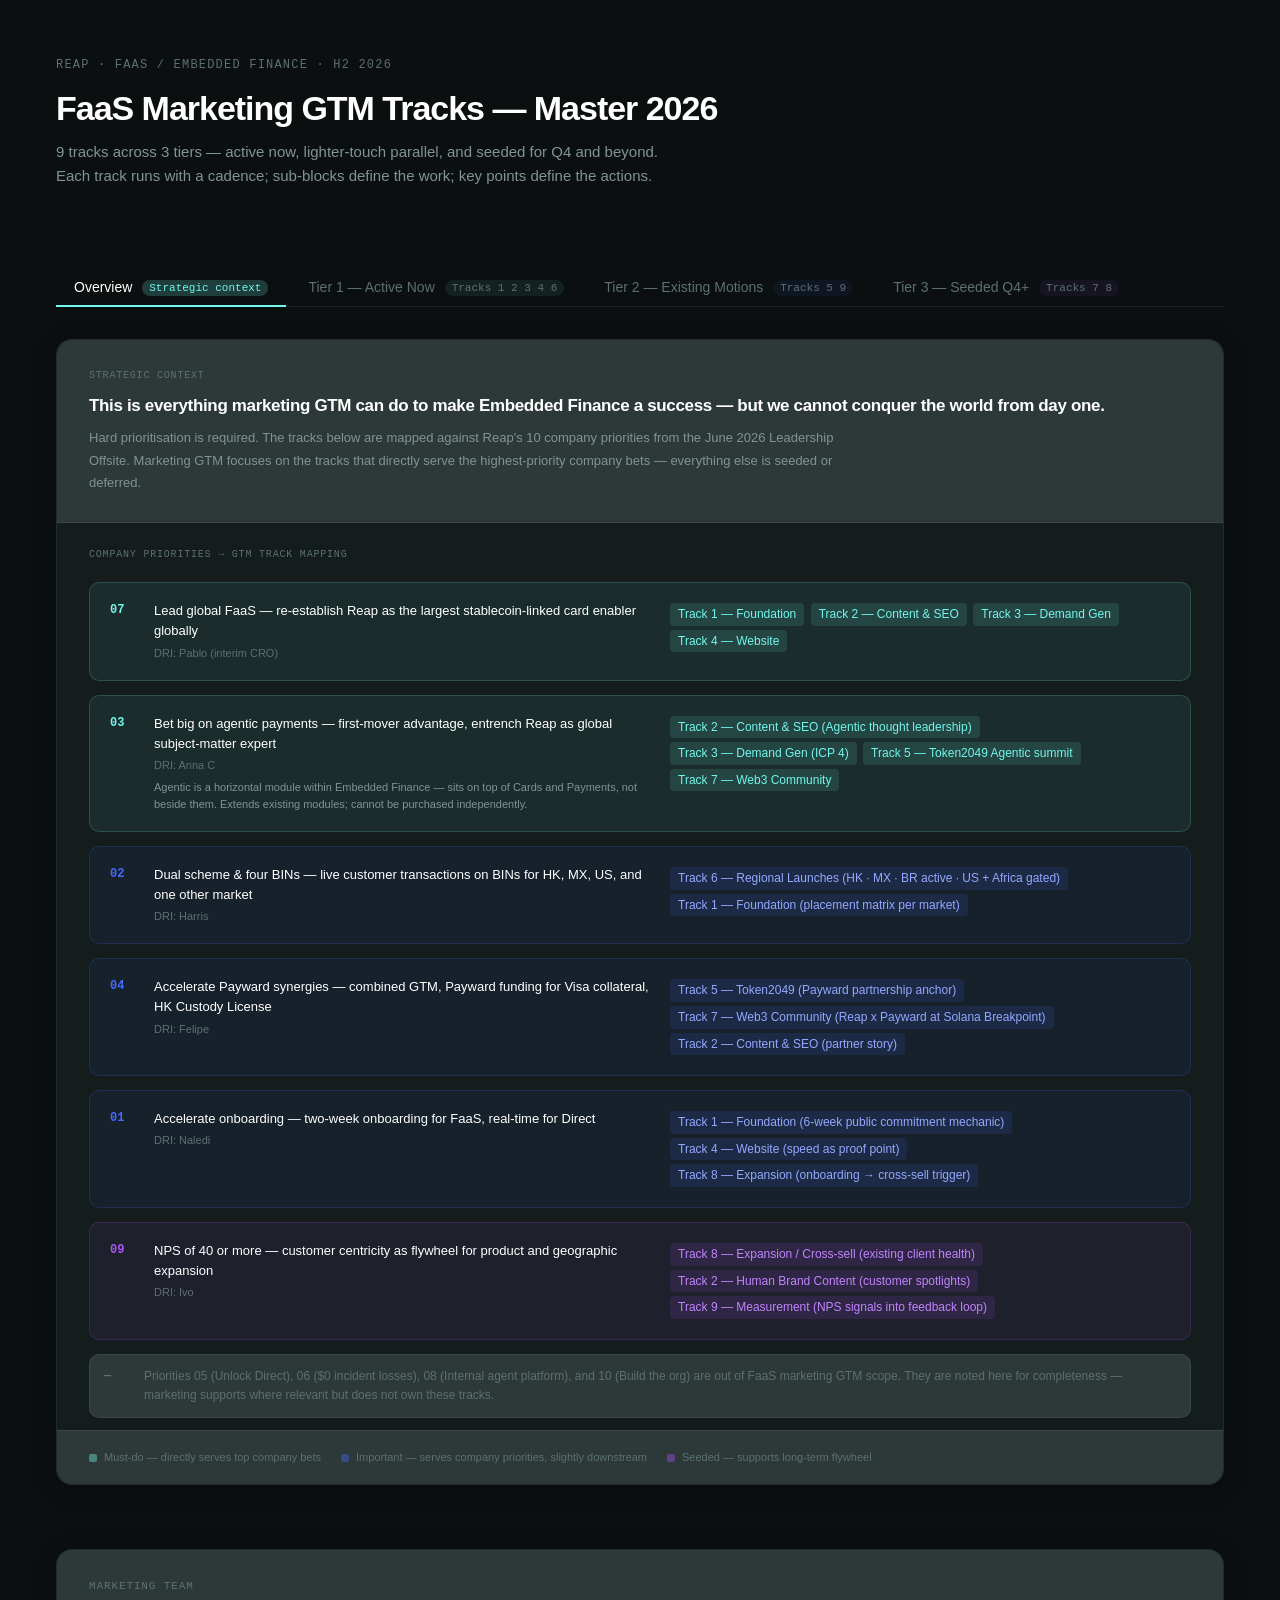
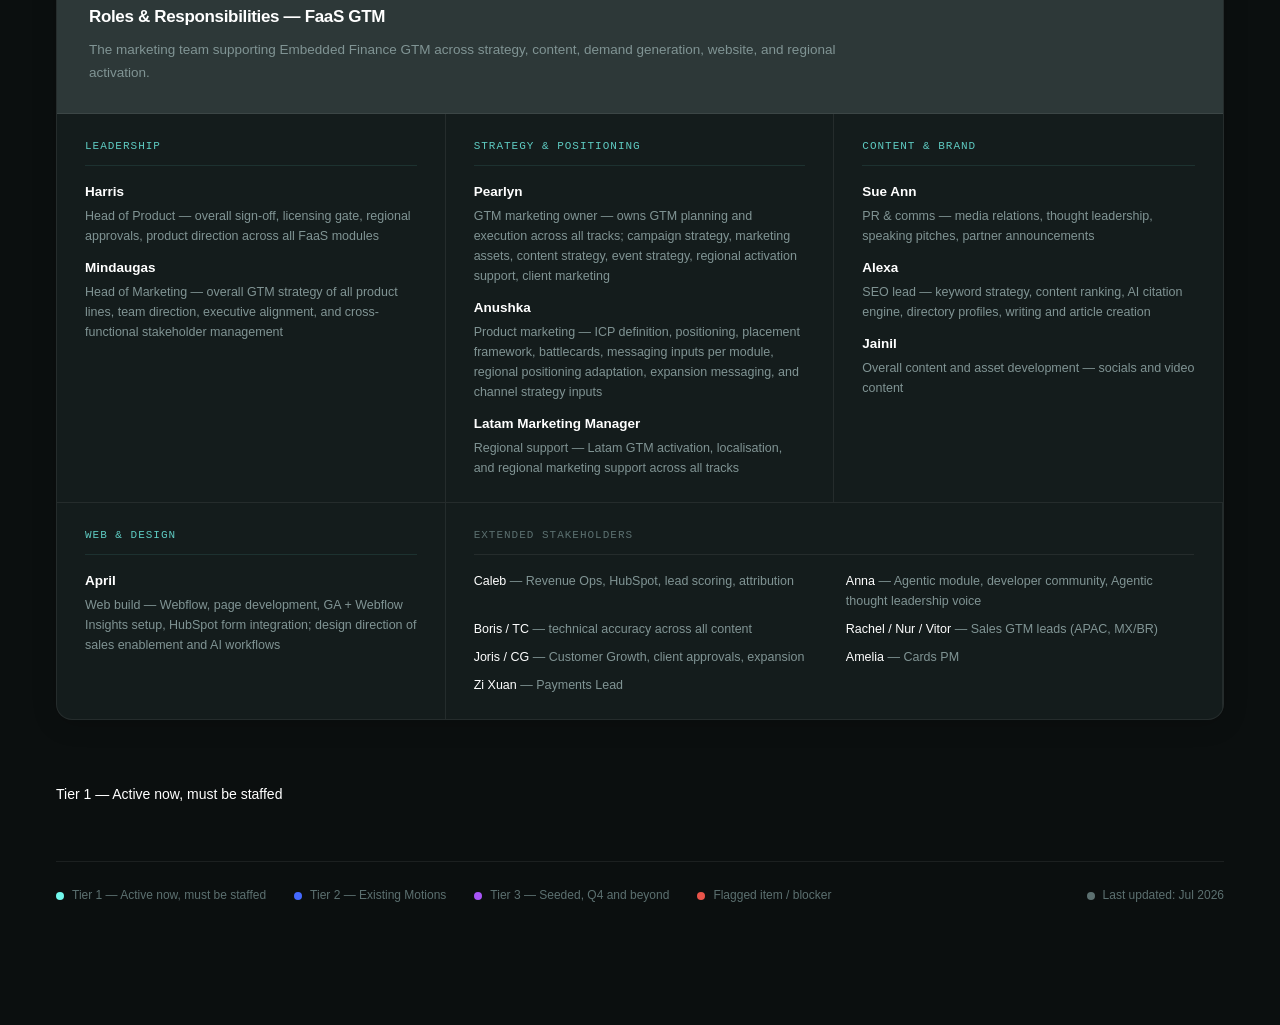
==== commit 05741e66: "Add Amelia (Cards PM) and Zi Xuan (Payments Lead) to Extended Stakeholders Co-Authored-By: Claude So" ====
--- a/index.html
+++ b/index.html
@@ -529,6 +529,8 @@
             <div style="font-size:12.5px;color:var(--subtle);line-height:1.6;"><b style="color:var(--text);font-weight:500;">Boris / TC</b> — technical accuracy across all content</div>
             <div style="font-size:12.5px;color:var(--subtle);line-height:1.6;"><b style="color:var(--text);font-weight:500;">Rachel / Nur / Vitor</b> — Sales GTM leads (APAC, MX/BR)</div>
             <div style="font-size:12.5px;color:var(--subtle);line-height:1.6;"><b style="color:var(--text);font-weight:500;">Joris / CG</b> — Customer Growth, client approvals, expansion</div>
+            <div style="font-size:12.5px;color:var(--subtle);line-height:1.6;"><b style="color:var(--text);font-weight:500;">Amelia</b> — Cards PM</div>
+            <div style="font-size:12.5px;color:var(--subtle);line-height:1.6;"><b style="color:var(--text);font-weight:500;">Zi Xuan</b> — Payments Lead</div>
           </div>
         </div>
 
